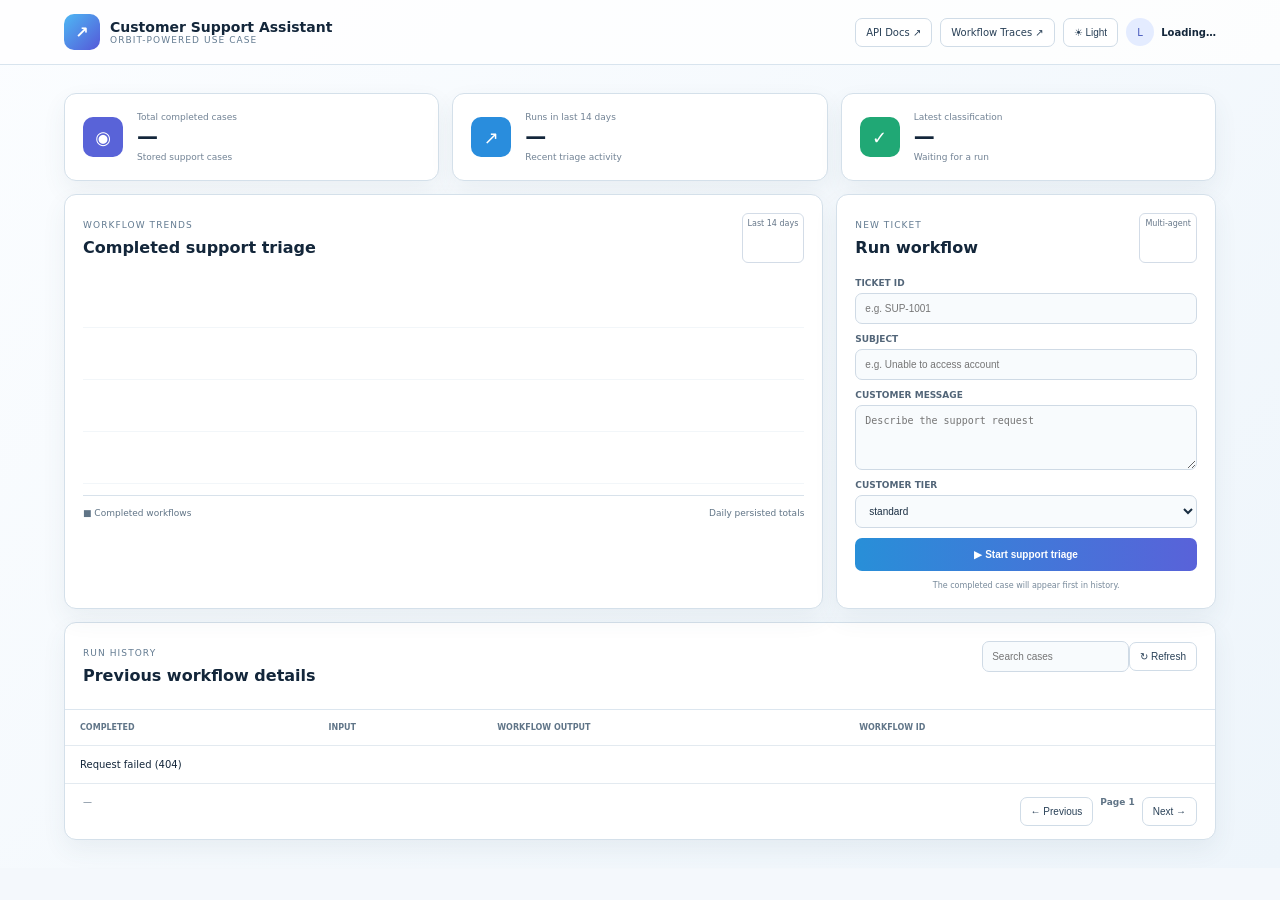
==== customer_support_assistant/ui/index.html @ c50e12c2 "feat: add customer support workspace" ====
<!doctype html><html lang="en"><head><meta charset="utf-8"><meta name="viewport" content="width=device-width,initial-scale=1"><title>Customer Support Assistant</title><link rel="stylesheet" href="styles.css"></head><body><header><a href="/ui/" class="brand"><b>↗</b><span><strong>Customer Support Assistant</strong><small>ORBIT-POWERED USE CASE</small></span></a><nav><a href="/docs" target="_blank">API Docs ↗</a><a id="traces" target="_blank">Workflow Traces ↗</a><button id="theme">☀ Light</button><span class="user"><i id="initial">L</i><strong id="name">Loading…</strong></span></nav></header><main><section class="stats"><article><i>◉</i><div><small>Total completed cases</small><strong id="total">—</strong><p>Stored support cases</p></div></article><article><i>↗</i><div><small>Runs in last 14 days</small><strong id="recent">—</strong><p>Recent triage activity</p></div></article><article><i>✓</i><div><small>Latest classification</small><strong id="latest">—</strong><p id="latestdetail">Waiting for a run</p></div></article></section><section class="grid"><article class="panel"><div class="heading"><div><small>WORKFLOW TRENDS</small><h1>Completed support triage</h1></div><em>Last 14 days</em></div><div id="chart" class="chart"></div><footer>■ Completed workflows <span>Daily persisted totals</span></footer></article><article class="panel run"><div class="heading"><div><small>NEW TICKET</small><h1>Run workflow</h1></div><em>Multi-agent</em></div><form id="form"><label>Ticket ID<input id="ticket" required placeholder="e.g. SUP-1001"></label><label>Subject<input id="subject" required placeholder="e.g. Unable to access account"></label><label>Customer message<textarea id="message" required placeholder="Describe the support request"></textarea></label><label>Customer tier<select id="tier"><option>standard</option><option>silver</option><option>gold</option><option>platinum</option></select></label><button>▶ Start support triage</button><small id="status">The completed case will appear first in history.</small></form></article></section><section class="panel history"><div class="heading"><div><small>RUN HISTORY</small><h1>Previous workflow details</h1></div><div><input id="search" placeholder="Search cases"><button id="refresh" type="button">↻ Refresh</button></div></div><div class="table"><table><thead><tr><th>Completed</th><th>Input</th><th>Workflow output</th><th>Workflow ID</th><th></th></tr></thead><tbody id="rows"></tbody></table></div><footer><span id="pageinfo">—</span><span><button id="prev">← Previous</button><b id="page">Page 1</b><button id="next">Next →</button></span></footer></section></main><dialog id="detail"><article><button id="close">×</button><h2 id="title"></h2><h3>Input</h3><pre id="input"></pre><h3>Workflow output</h3><pre id="output"></pre></article></dialog><script src="app.js"></script></body></html>
---- customer_support_assistant/ui/styles.css ----
html[data-theme=dark] header>a{color:#eaf1f7}:root{font-family:Inter,system-ui,sans-serif;color:#13263a;background:#f4f8fc}*{box-sizing:border-box}body{margin:0;background:linear-gradient(135deg,#fbfdff,#eef5fb)}header{height:65px;padding:10px 5%;display:flex;justify-content:space-between;align-items:center;border-bottom:1px solid #d8e4ee;background:#ffffffcc}.brand{display:flex;gap:10px;align-items:center;color:#13263a;text-decoration:none}.brand>b{display:grid;place-items:center;width:36px;height:36px;border-radius:10px;background:linear-gradient(135deg,#4eb8f4,#5558d8);color:white}.brand strong,.brand small{display:block}.brand strong{font-size:14px}.brand small,.heading small{font-size:9px;letter-spacing:.12em;color:#637b91}nav{display:flex;gap:8px;align-items:center}nav a,nav button,.history button{border:1px solid #d0dce7;border-radius:7px;background:#fff;color:#294057;padding:8px 10px;font-size:10px;text-decoration:none}.user{display:flex;gap:7px;align-items:center;font-size:10px}.user i{display:grid;place-items:center;width:28px;height:28px;border-radius:50%;background:#e4ecff;color:#4456bb;font-style:normal}main{max-width:1280px;margin:auto;padding:28px 5%}.stats{display:grid;grid-template-columns:repeat(3,1fr);gap:13px}.stats article,.panel{border:1px solid #d4e0ea;border-radius:12px;background:#fff;box-shadow:0 10px 25px #35516a12}.stats article{display:flex;gap:14px;align-items:center;padding:18px}.stats i{display:grid;place-items:center;width:40px;height:40px;border-radius:10px;background:#5963d8;color:#fff;font-style:normal;font-size:18px}.stats article:nth-child(2) i{background:#298ddd}.stats article:nth-child(3) i{background:#20a875}.stats small,.stats p{display:block;margin:0;color:#728395;font-size:9px}.stats strong{display:block;margin:3px 0;font-size:21px}.grid{display:grid;grid-template-columns:2fr 1fr;gap:13px;margin-top:13px}.panel{padding:18px}.heading{display:flex;justify-content:space-between;gap:12px}.heading h1{margin:6px 0;font-size:16px}.heading em{border:1px solid #d3dce7;border-radius:6px;padding:5px;font-size:8px;color:#667789;font-style:normal}.chart{height:220px;display:flex;align-items:end;gap:6px;margin-top:13px;padding:20px 8px 24px;border-bottom:1px solid #d8e2eb;background:repeating-linear-gradient(to bottom,transparent 0,transparent 51px,#e5edf3 52px)}.bar{position:relative;display:grid;align-items:end;flex:1;height:100%}.bar div{min-height:3px;background:linear-gradient(#53b7f4,#315ed2);border-radius:4px 4px 0 0}.bar b{position:absolute;bottom:calc(var(--h) + 4px);width:100%;font-size:8px;text-align:center}.bar small{position:absolute;bottom:-19px;width:100%;font-size:7px;text-align:center;color:#75879a}.panel>footer{display:flex;justify-content:space-between;padding-top:12px;color:#607486;font-size:9px}.run form{display:grid;gap:10px;margin-top:15px}.run label{display:grid;gap:5px;font-size:9px;font-weight:700;text-transform:uppercase;color:#526578}.run input,.run textarea,.run select,#search{border:1px solid #cfdae5;border-radius:7px;padding:9px;background:#f8fbfd;color:#1a2e42;font-size:10px}.run textarea{height:65px;resize:vertical}.run button{border:0;border-radius:7px;padding:11px;background:linear-gradient(90deg,#288fd8,#5962d9);color:#fff;font-size:10px;font-weight:800}.run form>small{text-align:center;color:#77899a;font-size:8px}.history{margin-top:13px;padding:0;overflow:hidden}.history .heading{padding:18px;border-bottom:1px solid #dce6ef}.table{overflow-x:auto}table{width:100%;border-collapse:collapse;font-size:10px}th,td{padding:13px 15px;border-bottom:1px solid #e3eaf0;text-align:left}th{font-size:8px;color:#607588;text-transform:uppercase}td strong,td small{display:block}td small{margin-top:4px;color:#76889a}.output{max-width:320px;overflow:hidden;text-overflow:ellipsis;white-space:nowrap}.history footer{padding:13px 18px}.history footer span:last-child{display:flex;gap:7px}.history footer button:disabled{opacity:.4}dialog{width:min(800px,90vw);border:0;border-radius:12px;box-shadow:0 20px 60px #1238}dialog article{padding:20px}dialog button{float:right}pre{white-space:pre-wrap;background:#f5f8fb;padding:12px;border-radius:7px;font-size:10px}@media(max-width:800px){.stats,.grid{grid-template-columns:1fr}nav a{display:none}.history .heading{flex-direction:column}.stats{gap:8px}}html[data-theme=dark]{color:#eaf1f7;background:#101c28}html[data-theme=dark] body{background:#101c28}html[data-theme=dark] header,html[data-theme=dark] .stats article,html[data-theme=dark] .panel,html[data-theme=dark] nav a,html[data-theme=dark] nav button,html[data-theme=dark] .history button{background:#162534;color:#eaf1f7;border-color:#30465a}html[data-theme=dark] .run input,html[data-theme=dark] .run textarea,html[data-theme=dark] .run select,html[data-theme=dark] #search,html[data-theme=dark] pre{background:#0e1a25;color:#eaf1f7;border-color:#30465a}
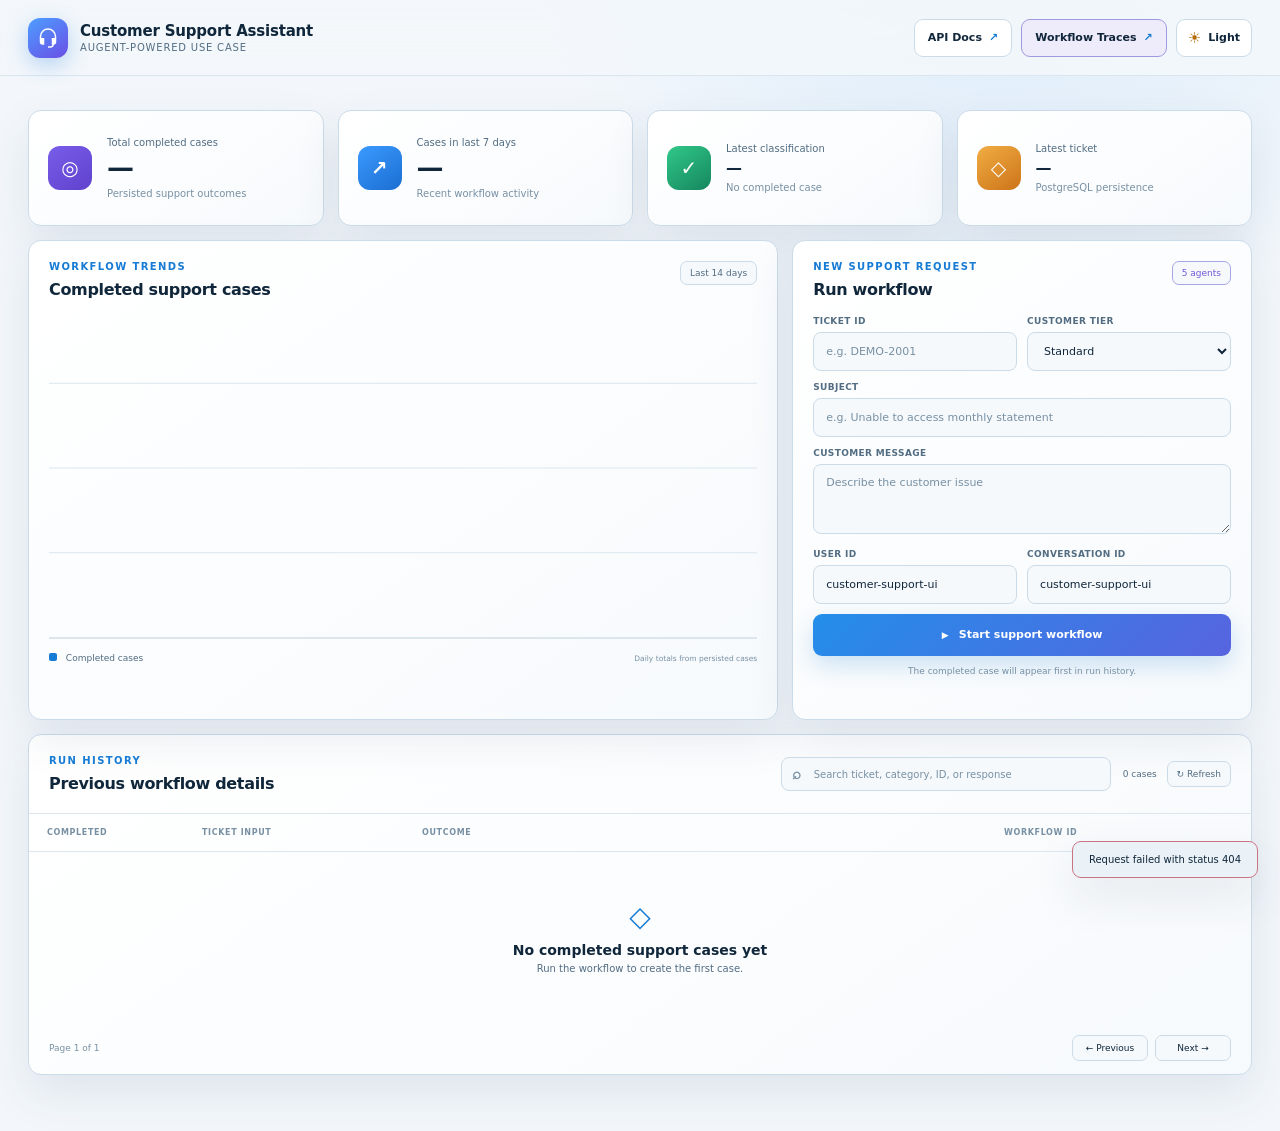
==== commit 91998db2: "feat: add customer support workflow dashboard" ====
--- a/customer_support_assistant/ui/index.html
+++ b/customer_support_assistant/ui/index.html
@@ -1 +1,141 @@
-<!doctype html><html lang="en"><head><meta charset="utf-8"><meta name="viewport" content="width=device-width,initial-scale=1"><title>Customer Support Assistant</title><link rel="stylesheet" href="styles.css"></head><body><header><a href="/ui/" class="brand"><b>↗</b><span><strong>Customer Support Assistant</strong><small>ORBIT-POWERED USE CASE</small></span></a><nav><a href="/docs" target="_blank">API Docs ↗</a><a id="traces" target="_blank">Workflow Traces ↗</a><button id="theme">☀ Light</button><span class="user"><i id="initial">L</i><strong id="name">Loading…</strong></span></nav></header><main><section class="stats"><article><i>◉</i><div><small>Total completed cases</small><strong id="total">—</strong><p>Stored support cases</p></div></article><article><i>↗</i><div><small>Runs in last 14 days</small><strong id="recent">—</strong><p>Recent triage activity</p></div></article><article><i>✓</i><div><small>Latest classification</small><strong id="latest">—</strong><p id="latestdetail">Waiting for a run</p></div></article></section><section class="grid"><article class="panel"><div class="heading"><div><small>WORKFLOW TRENDS</small><h1>Completed support triage</h1></div><em>Last 14 days</em></div><div id="chart" class="chart"></div><footer>■ Completed workflows <span>Daily persisted totals</span></footer></article><article class="panel run"><div class="heading"><div><small>NEW TICKET</small><h1>Run workflow</h1></div><em>Multi-agent</em></div><form id="form"><label>Ticket ID<input id="ticket" required placeholder="e.g. SUP-1001"></label><label>Subject<input id="subject" required placeholder="e.g. Unable to access account"></label><label>Customer message<textarea id="message" required placeholder="Describe the support request"></textarea></label><label>Customer tier<select id="tier"><option>standard</option><option>silver</option><option>gold</option><option>platinum</option></select></label><button>▶ Start support triage</button><small id="status">The completed case will appear first in history.</small></form></article></section><section class="panel history"><div class="heading"><div><small>RUN HISTORY</small><h1>Previous workflow details</h1></div><div><input id="search" placeholder="Search cases"><button id="refresh" type="button">↻ Refresh</button></div></div><div class="table"><table><thead><tr><th>Completed</th><th>Input</th><th>Workflow output</th><th>Workflow ID</th><th></th></tr></thead><tbody id="rows"></tbody></table></div><footer><span id="pageinfo">—</span><span><button id="prev">← Previous</button><b id="page">Page 1</b><button id="next">Next →</button></span></footer></section></main><dialog id="detail"><article><button id="close">×</button><h2 id="title"></h2><h3>Input</h3><pre id="input"></pre><h3>Workflow output</h3><pre id="output"></pre></article></dialog><script src="app.js"></script></body></html>
+<!doctype html>
+<html lang="en" data-theme="dark">
+  <head>
+    <meta charset="UTF-8" />
+    <meta name="viewport" content="width=device-width, initial-scale=1.0" />
+    <meta name="description" content="Customer Support Assistant workflow dashboard" />
+    <title>Customer Support Assistant</title>
+    <link rel="stylesheet" href="./styles.css" />
+  </head>
+  <body>
+    <div class="app-shell">
+      <header class="topbar">
+        <a class="brand" href="./" aria-label="Customer Support Assistant home">
+          <span class="brand-mark" aria-hidden="true">
+            <svg viewBox="0 0 32 32"><path d="M16 3a11 11 0 0 0-11 11v7a4 4 0 0 0 4 4h2v-9H7v-2a9 9 0 0 1 18 0v2h-4v9h3a5 5 0 0 1-5 4h-3v-2h3a3 3 0 0 0 3-2h1a4 4 0 0 0 4-4v-7A11 11 0 0 0 16 3Z"/></svg>
+          </span>
+          <span><strong>Customer Support Assistant</strong><small>Augent-powered use case</small></span>
+        </a>
+        <div class="header-actions">
+          <a class="header-link" href="/docs" target="_blank" rel="noreferrer noopener">API Docs <span>↗</span></a>
+          <a class="header-link trace-link" href="https://us.cloud.langfuse.com/" target="_blank" rel="noreferrer noopener">Workflow Traces <span>↗</span></a>
+          <button class="theme-toggle" id="theme-toggle" type="button" aria-label="Switch color theme">
+            <span class="theme-icon" aria-hidden="true">☾</span>
+            <span id="theme-label">Dark</span>
+          </button>
+        </div>
+      </header>
+
+      <main>
+        <section class="metrics-grid" aria-label="Workflow summary">
+          <article class="metric-card">
+            <span class="metric-icon purple">◎</span>
+            <div><small>Total completed cases</small><strong id="metric-total">—</strong><p>Persisted support outcomes</p></div>
+          </article>
+          <article class="metric-card">
+            <span class="metric-icon blue">↗</span>
+            <div><small>Cases in last 7 days</small><strong id="metric-week">—</strong><p>Recent workflow activity</p></div>
+          </article>
+          <article class="metric-card">
+            <span class="metric-icon green">✓</span>
+            <div><small>Latest classification</small><strong class="metric-text" id="metric-classification">—</strong><p id="metric-priority">No completed case</p></div>
+          </article>
+          <article class="metric-card">
+            <span class="metric-icon amber">◇</span>
+            <div><small>Latest ticket</small><strong class="metric-text" id="metric-ticket">—</strong><p id="metric-latest">PostgreSQL persistence</p></div>
+          </article>
+        </section>
+
+        <section class="workspace-grid">
+          <article class="panel trend-panel">
+            <div class="panel-heading">
+              <div><p class="eyebrow">Workflow trends</p><h2>Completed support cases</h2></div>
+              <span class="period-chip">Last 14 days</span>
+            </div>
+            <div id="trend-chart" class="trend-chart" role="img" aria-label="Completed support workflows over the last 14 days"></div>
+            <div class="chart-footer"><span><i></i> Completed cases</span><small>Daily totals from persisted cases</small></div>
+          </article>
+
+          <aside class="panel run-panel">
+            <div class="panel-heading">
+              <div><p class="eyebrow">New support request</p><h2>Run workflow</h2></div>
+              <span class="agent-badge">5 agents</span>
+            </div>
+            <form id="support-form">
+              <div class="form-row">
+                <label><span>Ticket ID</span><input name="ticket_id" required maxlength="64" placeholder="e.g. DEMO-2001" /></label>
+                <label>
+                  <span>Customer tier</span>
+                  <select name="customer_tier">
+                    <option value="standard">Standard</option>
+                    <option value="silver">Silver</option>
+                    <option value="gold">Gold</option>
+                    <option value="platinum">Platinum</option>
+                  </select>
+                </label>
+              </div>
+              <label><span>Subject</span><input name="subject" required maxlength="200" placeholder="e.g. Unable to access monthly statement" /></label>
+              <label><span>Customer message</span><textarea name="message" required maxlength="5000" rows="3" placeholder="Describe the customer issue"></textarea></label>
+              <div class="form-row compact-row">
+                <label><span>User ID</span><input name="user_id" value="customer-support-ui" maxlength="120" /></label>
+                <label><span>Conversation ID</span><input name="conversation_id" value="customer-support-ui" maxlength="120" /></label>
+              </div>
+              <button class="run-button" id="run-button" type="submit">
+                <span class="button-icon">▶</span><span id="run-label">Start support workflow</span>
+              </button>
+              <p class="form-status" id="form-status" aria-live="polite">The completed case will appear first in run history.</p>
+            </form>
+          </aside>
+        </section>
+
+        <section class="panel history-panel">
+          <div class="panel-heading history-heading">
+            <div><p class="eyebrow">Run history</p><h2>Previous workflow details</h2></div>
+            <div class="history-controls">
+              <label class="history-search" for="history-search">
+                <span class="sr-only">Search run history</span>
+                <span class="search-icon" aria-hidden="true">⌕</span>
+                <input id="history-search" type="search" maxlength="100" autocomplete="off" placeholder="Search ticket, category, ID, or response" />
+              </label>
+              <div class="table-meta"><span id="result-count">0 cases</span><button id="refresh-button" type="button">↻ Refresh</button></div>
+            </div>
+          </div>
+          <div class="table-wrap">
+            <table>
+              <thead><tr><th>Completed</th><th>Ticket input</th><th>Outcome</th><th>Workflow ID</th><th><span class="sr-only">Actions</span></th></tr></thead>
+              <tbody id="history-body"></tbody>
+            </table>
+            <div class="table-empty" id="table-empty" hidden>
+              <span>◇</span><h3 id="empty-title">No completed support cases yet</h3><p id="empty-message">Run the workflow to create the first case.</p>
+            </div>
+          </div>
+          <div class="pagination">
+            <p id="page-summary">Page 1 of 1</p>
+            <div><button id="previous-page" type="button">← Previous</button><button id="next-page" type="button">Next →</button></div>
+          </div>
+        </section>
+      </main>
+    </div>
+
+    <dialog id="case-dialog">
+      <div class="dialog-header">
+        <div><p class="eyebrow">Completed workflow</p><h2 id="dialog-title">Support case</h2></div>
+        <button id="close-dialog" type="button" aria-label="Close case details">×</button>
+      </div>
+      <div class="detail-facts">
+        <div><small>Ticket ID</small><strong id="detail-ticket">—</strong></div>
+        <div><small>Classification</small><strong id="detail-classification">—</strong></div>
+        <div><small>Priority</small><strong id="detail-priority">—</strong></div>
+        <div><small>Completed</small><strong id="detail-created">—</strong></div>
+        <div><small>Case ID</small><strong class="mono" id="detail-case-id">—</strong></div>
+        <div><small>Workflow ID</small><strong class="mono" id="detail-workflow-id">—</strong></div>
+      </div>
+      <section class="detail-section"><h3>Input</h3><pre id="detail-input"></pre></section>
+      <section class="detail-section"><h3>Recommended response</h3><pre id="detail-output"></pre></section>
+      <details class="evidence-details"><summary>View classification reasoning and citations</summary><pre id="detail-evidence"></pre></details>
+    </dialog>
+
+    <div class="toast" id="toast" role="status" aria-live="polite"></div>
+    <script type="module" src="./app.js"></script>
+  </body>
+</html>
--- a/customer_support_assistant/ui/styles.css
+++ b/customer_support_assistant/ui/styles.css
@@ -1 +1,189 @@
-html[data-theme=dark] header>a{color:#eaf1f7}:root{font-family:Inter,system-ui,sans-serif;color:#13263a;background:#f4f8fc}*{box-sizing:border-box}body{margin:0;background:linear-gradient(135deg,#fbfdff,#eef5fb)}header{height:65px;padding:10px 5%;display:flex;justify-content:space-between;align-items:center;border-bottom:1px solid #d8e4ee;background:#ffffffcc}.brand{display:flex;gap:10px;align-items:center;color:#13263a;text-decoration:none}.brand>b{display:grid;place-items:center;width:36px;height:36px;border-radius:10px;background:linear-gradient(135deg,#4eb8f4,#5558d8);color:white}.brand strong,.brand small{display:block}.brand strong{font-size:14px}.brand small,.heading small{font-size:9px;letter-spacing:.12em;color:#637b91}nav{display:flex;gap:8px;align-items:center}nav a,nav button,.history button{border:1px solid #d0dce7;border-radius:7px;background:#fff;color:#294057;padding:8px 10px;font-size:10px;text-decoration:none}.user{display:flex;gap:7px;align-items:center;font-size:10px}.user i{display:grid;place-items:center;width:28px;height:28px;border-radius:50%;background:#e4ecff;color:#4456bb;font-style:normal}main{max-width:1280px;margin:auto;padding:28px 5%}.stats{display:grid;grid-template-columns:repeat(3,1fr);gap:13px}.stats article,.panel{border:1px solid #d4e0ea;border-radius:12px;background:#fff;box-shadow:0 10px 25px #35516a12}.stats article{display:flex;gap:14px;align-items:center;padding:18px}.stats i{display:grid;place-items:center;width:40px;height:40px;border-radius:10px;background:#5963d8;color:#fff;font-style:normal;font-size:18px}.stats article:nth-child(2) i{background:#298ddd}.stats article:nth-child(3) i{background:#20a875}.stats small,.stats p{display:block;margin:0;color:#728395;font-size:9px}.stats strong{display:block;margin:3px 0;font-size:21px}.grid{display:grid;grid-template-columns:2fr 1fr;gap:13px;margin-top:13px}.panel{padding:18px}.heading{display:flex;justify-content:space-between;gap:12px}.heading h1{margin:6px 0;font-size:16px}.heading em{border:1px solid #d3dce7;border-radius:6px;padding:5px;font-size:8px;color:#667789;font-style:normal}.chart{height:220px;display:flex;align-items:end;gap:6px;margin-top:13px;padding:20px 8px 24px;border-bottom:1px solid #d8e2eb;background:repeating-linear-gradient(to bottom,transparent 0,transparent 51px,#e5edf3 52px)}.bar{position:relative;display:grid;align-items:end;flex:1;height:100%}.bar div{min-height:3px;background:linear-gradient(#53b7f4,#315ed2);border-radius:4px 4px 0 0}.bar b{position:absolute;bottom:calc(var(--h) + 4px);width:100%;font-size:8px;text-align:center}.bar small{position:absolute;bottom:-19px;width:100%;font-size:7px;text-align:center;color:#75879a}.panel>footer{display:flex;justify-content:space-between;padding-top:12px;color:#607486;font-size:9px}.run form{display:grid;gap:10px;margin-top:15px}.run label{display:grid;gap:5px;font-size:9px;font-weight:700;text-transform:uppercase;color:#526578}.run input,.run textarea,.run select,#search{border:1px solid #cfdae5;border-radius:7px;padding:9px;background:#f8fbfd;color:#1a2e42;font-size:10px}.run textarea{height:65px;resize:vertical}.run button{border:0;border-radius:7px;padding:11px;background:linear-gradient(90deg,#288fd8,#5962d9);color:#fff;font-size:10px;font-weight:800}.run form>small{text-align:center;color:#77899a;font-size:8px}.history{margin-top:13px;padding:0;overflow:hidden}.history .heading{padding:18px;border-bottom:1px solid #dce6ef}.table{overflow-x:auto}table{width:100%;border-collapse:collapse;font-size:10px}th,td{padding:13px 15px;border-bottom:1px solid #e3eaf0;text-align:left}th{font-size:8px;color:#607588;text-transform:uppercase}td strong,td small{display:block}td small{margin-top:4px;color:#76889a}.output{max-width:320px;overflow:hidden;text-overflow:ellipsis;white-space:nowrap}.history footer{padding:13px 18px}.history footer span:last-child{display:flex;gap:7px}.history footer button:disabled{opacity:.4}dialog{width:min(800px,90vw);border:0;border-radius:12px;box-shadow:0 20px 60px #1238}dialog article{padding:20px}dialog button{float:right}pre{white-space:pre-wrap;background:#f5f8fb;padding:12px;border-radius:7px;font-size:10px}@media(max-width:800px){.stats,.grid{grid-template-columns:1fr}nav a{display:none}.history .heading{flex-direction:column}.stats{gap:8px}}html[data-theme=dark]{color:#eaf1f7;background:#101c28}html[data-theme=dark] body{background:#101c28}html[data-theme=dark] header,html[data-theme=dark] .stats article,html[data-theme=dark] .panel,html[data-theme=dark] nav a,html[data-theme=dark] nav button,html[data-theme=dark] .history button{background:#162534;color:#eaf1f7;border-color:#30465a}html[data-theme=dark] .run input,html[data-theme=dark] .run textarea,html[data-theme=dark] .run select,html[data-theme=dark] #search,html[data-theme=dark] pre{background:#0e1a25;color:#eaf1f7;border-color:#30465a}
+:root {
+  color-scheme: dark;
+  --bg: #06111f;
+  --bg-glow: #112b47;
+  --surface: #0b1d30;
+  --surface-2: #10263d;
+  --surface-3: #142d47;
+  --border: #203b55;
+  --border-soft: #172f47;
+  --text: #eef6ff;
+  --muted: #91a7bb;
+  --subtle: #637d94;
+  --primary: #45a3ff;
+  --purple: #8a6df2;
+  --green: #35ca8d;
+  --amber: #f3ae45;
+  --danger: #ff6969;
+  --shadow: 0 18px 50px #01071166;
+  font-family: Inter, ui-sans-serif, system-ui, -apple-system, BlinkMacSystemFont, "Segoe UI", sans-serif;
+}
+
+[data-theme="light"] {
+  color-scheme: light;
+  --bg: #f3f7fb;
+  --bg-glow: #d9eafa;
+  --surface: #ffffff;
+  --surface-2: #f5f9fc;
+  --surface-3: #eaf2f8;
+  --border: #cbdbe8;
+  --border-soft: #dbe6ef;
+  --text: #10263a;
+  --muted: #526c82;
+  --subtle: #7890a3;
+  --primary: #167bd5;
+  --purple: #7257d8;
+  --green: #16875e;
+  --amber: #b46b06;
+  --danger: #c93d49;
+  --shadow: 0 18px 45px #24445f1a;
+}
+
+* { box-sizing: border-box; }
+html { min-width: 320px; background: var(--bg); }
+body { min-height: 100vh; margin: 0; background: radial-gradient(circle at 78% -10%, var(--bg-glow) 0, transparent 30%), var(--bg); color: var(--text); }
+button, input, select, textarea { color: inherit; font: inherit; }
+button, a { -webkit-tap-highlight-color: transparent; }
+a { color: inherit; }
+.app-shell { min-height: 100vh; }
+.topbar { position: sticky; z-index: 20; top: 0; display: flex; min-height: 76px; align-items: center; justify-content: space-between; gap: 28px; padding: 0 max(28px, calc((100vw - 1440px) / 2)); border-bottom: 1px solid var(--border-soft); background: color-mix(in srgb, var(--bg) 88%, transparent); backdrop-filter: blur(18px); }
+.brand { display: flex; align-items: center; gap: 12px; text-decoration: none; }
+.brand-mark { display: grid; width: 40px; height: 40px; place-items: center; border-radius: 12px; background: linear-gradient(145deg, #4c9fff, #6b4ee6); box-shadow: 0 7px 22px #267cd94d; }
+.brand-mark svg { width: 24px; fill: white; }
+.brand strong, .brand small { display: block; }
+.brand strong { font-size: 15px; letter-spacing: -.2px; }
+.brand small { margin-top: 2px; color: var(--muted); font-size: 10px; letter-spacing: .08em; text-transform: uppercase; }
+.header-actions { display: flex; align-items: center; gap: 9px; }
+.header-link, .theme-toggle { min-height: 38px; border: 1px solid var(--border); border-radius: 9px; background: var(--surface); font-size: 11px; font-weight: 650; text-decoration: none; transition: .18s ease; }
+.header-link { display: flex; align-items: center; gap: 7px; padding: 0 13px; }
+.header-link span { color: var(--primary); }
+.trace-link { border-color: color-mix(in srgb, var(--purple) 50%, var(--border)); background: color-mix(in srgb, var(--purple) 12%, var(--surface)); }
+.header-link:hover, .theme-toggle:hover { transform: translateY(-1px); border-color: var(--primary); }
+.theme-toggle { display: flex; min-width: 76px; align-items: center; justify-content: center; gap: 7px; padding: 0 11px; cursor: pointer; }
+.theme-icon { color: var(--amber); font-size: 15px; }
+main { width: min(1440px, 100%); margin: auto; padding: 34px 28px 56px; }
+.eyebrow { margin: 0 0 8px; color: var(--primary); font-size: 10px; font-weight: 800; letter-spacing: .14em; text-transform: uppercase; }
+.metrics-grid { display: grid; grid-template-columns: repeat(4, 1fr); gap: 14px; }
+.metric-card, .panel { border: 1px solid var(--border); background: linear-gradient(145deg, var(--surface), color-mix(in srgb, var(--surface-2) 82%, var(--surface))); box-shadow: var(--shadow); }
+.metric-card { display: flex; min-height: 116px; align-items: center; gap: 15px; padding: 19px; border-radius: 13px; }
+.metric-icon { display: grid; flex: 0 0 auto; width: 44px; height: 44px; place-items: center; border-radius: 12px; color: white; font-size: 20px; font-weight: 800; }
+.metric-icon.purple { background: linear-gradient(145deg, #795ee9, #5f41cc); }
+.metric-icon.blue { background: linear-gradient(145deg, #3b9aff, #1b6ed1); }
+.metric-icon.green { background: linear-gradient(145deg, #30c889, #16865e); }
+.metric-icon.amber { background: linear-gradient(145deg, #f1ad43, #cc7419); }
+.metric-card small, .metric-card p { display: block; color: var(--muted); font-size: 10px; }
+.metric-card strong { display: block; margin-top: 4px; font-size: 27px; letter-spacing: -.04em; }
+.metric-card strong.metric-text { overflow: hidden; max-width: 190px; font-size: 16px; text-overflow: ellipsis; white-space: nowrap; }
+.metric-card p { margin: 5px 0 0; color: var(--subtle); }
+.workspace-grid { display: grid; grid-template-columns: minmax(0, 1.55fr) minmax(390px, .95fr); gap: 14px; margin-top: 14px; }
+.panel { border-radius: 13px; }
+.trend-panel, .run-panel { min-height: 480px; padding: 20px; }
+.panel-heading { display: flex; align-items: flex-start; justify-content: space-between; gap: 16px; }
+.panel-heading h2 { margin: 0; font-size: 16px; letter-spacing: -.02em; }
+.period-chip, .agent-badge { padding: 6px 9px; border: 1px solid var(--border); border-radius: 7px; background: var(--surface-2); color: var(--muted); font-size: 9px; }
+.agent-badge { border-color: color-mix(in srgb, var(--purple) 40%, var(--border)); color: var(--purple); }
+.trend-chart { display: flex; height: 340px; align-items: flex-end; gap: clamp(6px, 1.2vw, 14px); padding: 32px 6px 26px; border-bottom: 1px solid var(--border-soft); background-image: linear-gradient(to top, var(--border-soft) 1px, transparent 1px); background-size: 100% 25%; }
+.trend-column { display: flex; flex: 1; height: 100%; min-width: 8px; flex-direction: column; justify-content: flex-end; align-items: center; gap: 7px; }
+.trend-value { color: var(--muted); font-size: 8px; font-weight: 700; }
+.trend-bar { width: min(24px, 74%); min-height: 3px; border-radius: 5px 5px 2px 2px; background: linear-gradient(180deg, #58b0ff, #536ee7); box-shadow: 0 0 16px #348cf038; transition: height .35s ease; }
+.trend-day { color: var(--subtle); font-size: 8px; white-space: nowrap; }
+.chart-footer { display: flex; align-items: center; justify-content: space-between; margin-top: 14px; color: var(--subtle); font-size: 9px; }
+.chart-footer span { color: var(--muted); }
+.chart-footer i { display: inline-block; width: 8px; height: 8px; margin-right: 6px; border-radius: 2px; background: var(--primary); }
+form { margin-top: 17px; }
+label { display: block; margin-bottom: 11px; }
+label > span { display: block; margin-bottom: 6px; color: var(--muted); font-size: 9px; font-weight: 700; letter-spacing: .04em; text-transform: uppercase; }
+input, select, textarea { width: 100%; border: 1px solid var(--border); border-radius: 8px; outline: none; background: var(--surface-2); font-size: 11px; transition: .18s; }
+input, select { height: 39px; padding: 0 12px; }
+textarea { min-height: 68px; padding: 10px 12px; resize: vertical; line-height: 1.45; }
+input:focus, select:focus, textarea:focus { border-color: var(--primary); box-shadow: 0 0 0 3px color-mix(in srgb, var(--primary) 14%, transparent); }
+input::placeholder, textarea::placeholder { color: var(--subtle); }
+.form-row { display: grid; grid-template-columns: 1fr 1fr; gap: 10px; }
+.compact-row label { margin-bottom: 10px; }
+.run-button { display: flex; width: 100%; height: 42px; align-items: center; justify-content: center; gap: 10px; border: 0; border-radius: 9px; background: linear-gradient(135deg, #238eea, #5764df); color: white; box-shadow: 0 9px 24px #1e7ecb38; cursor: pointer; font-size: 11px; font-weight: 750; }
+.run-button:hover { filter: brightness(1.08); }
+.run-button:disabled { cursor: wait; filter: grayscale(.35); opacity: .75; }
+.button-icon { font-size: 9px; }
+.run-button.is-running .button-icon { width: 13px; height: 13px; border: 2px solid #ffffff55; border-top-color: white; border-radius: 50%; font-size: 0; animation: spin .8s linear infinite; }
+.form-status { margin: 9px 0 0; color: var(--subtle); font-size: 9px; line-height: 1.5; text-align: center; }
+.form-status.error { color: var(--danger); }
+.form-status.success { color: var(--green); }
+.history-panel { margin-top: 14px; overflow: hidden; }
+.history-heading { align-items: center; padding: 20px; border-bottom: 1px solid var(--border-soft); }
+.history-controls { display: flex; align-items: center; gap: 12px; }
+.history-search { position: relative; width: min(330px, 32vw); margin: 0; }
+.history-search input { height: 34px; padding: 0 12px 0 32px; font-size: 10px; }
+.search-icon { position: absolute; z-index: 1; top: 50%; left: 11px; color: var(--subtle); font-size: 15px; line-height: 1; transform: translateY(-50%); pointer-events: none; }
+.table-meta { display: flex; align-items: center; gap: 10px; color: var(--muted); font-size: 9px; }
+.table-meta button, .pagination button { border: 1px solid var(--border); border-radius: 7px; background: var(--surface-2); cursor: pointer; font-size: 9px; }
+.table-meta button { padding: 7px 9px; }
+.table-wrap { position: relative; overflow-x: auto; }
+table { width: 100%; min-width: 900px; border-collapse: collapse; table-layout: fixed; }
+th, td { padding: 14px 18px; border-bottom: 1px solid var(--border-soft); text-align: left; vertical-align: middle; }
+th { color: var(--subtle); font-size: 8px; font-weight: 800; letter-spacing: .08em; text-transform: uppercase; }
+td { color: var(--muted); font-size: 10px; }
+th:nth-child(1) { width: 155px; } th:nth-child(2) { width: 220px; } th:nth-child(4) { width: 185px; } th:nth-child(5) { width: 80px; }
+tbody tr { transition: background .15s; }
+tbody tr:hover { background: color-mix(in srgb, var(--primary) 4%, transparent); }
+.input-cell strong, .output-cell strong { display: block; overflow: hidden; color: var(--text); font-size: 11px; text-overflow: ellipsis; white-space: nowrap; }
+.input-cell span, .output-cell span { display: block; overflow: hidden; margin-top: 3px; color: var(--subtle); text-overflow: ellipsis; white-space: nowrap; }
+.status-pill { display: inline-flex; align-items: center; gap: 5px; margin-top: 5px; color: var(--green); font-size: 8px; font-weight: 750; text-transform: uppercase; }
+.status-pill::before { width: 5px; height: 5px; border-radius: 50%; background: var(--green); content: ""; }
+.mono { font-family: "SFMono-Regular", Consolas, "Liberation Mono", monospace; }
+.id-cell { overflow: hidden; text-overflow: ellipsis; white-space: nowrap; }
+.view-button { padding: 7px 9px; border: 1px solid var(--border); border-radius: 7px; background: var(--surface-2); color: var(--primary); cursor: pointer; font-size: 9px; font-weight: 700; }
+.table-empty { padding: 48px; text-align: center; }
+.table-empty span { color: var(--primary); font-size: 28px; }
+.table-empty h3 { margin: 9px 0 5px; font-size: 14px; }
+.table-empty p { margin: 0; color: var(--muted); font-size: 10px; }
+.pagination { display: flex; align-items: center; justify-content: space-between; padding: 13px 20px; }
+.pagination p { margin: 0; color: var(--subtle); font-size: 9px; }
+.pagination div { display: flex; gap: 7px; }
+.pagination button { min-width: 76px; padding: 7px 10px; }
+.pagination button:disabled { cursor: not-allowed; opacity: .4; }
+dialog { width: min(880px, calc(100vw - 32px)); max-height: calc(100vh - 42px); padding: 0; overflow: auto; border: 1px solid var(--border); border-radius: 14px; background: var(--surface); color: var(--text); box-shadow: 0 28px 90px #0009; }
+dialog::backdrop { background: #020812c2; backdrop-filter: blur(6px); }
+.dialog-header { position: sticky; z-index: 2; top: 0; display: flex; align-items: flex-start; justify-content: space-between; padding: 20px 22px; border-bottom: 1px solid var(--border); background: var(--surface); }
+.dialog-header h2 { margin: 0; font-size: 18px; }
+.dialog-header button { width: 32px; height: 32px; border: 1px solid var(--border); border-radius: 8px; background: var(--surface-2); cursor: pointer; font-size: 20px; line-height: 1; }
+.detail-facts { display: grid; grid-template-columns: repeat(3, 1fr); gap: 1px; margin: 20px 22px; overflow: hidden; border: 1px solid var(--border); border-radius: 10px; background: var(--border); }
+.detail-facts div { min-width: 0; padding: 13px; background: var(--surface-2); }
+.detail-facts small, .detail-facts strong { display: block; }
+.detail-facts small { margin-bottom: 6px; color: var(--subtle); font-size: 8px; text-transform: uppercase; }
+.detail-facts strong { overflow: hidden; font-size: 10px; text-overflow: ellipsis; white-space: nowrap; }
+.detail-section, .evidence-details { margin: 0 22px 20px; }
+.detail-section h3 { margin: 0 0 8px; color: var(--muted); font-size: 10px; text-transform: uppercase; }
+pre { margin: 0; padding: 15px; overflow: auto; border: 1px solid var(--border); border-radius: 9px; background: var(--surface-2); color: var(--text); font: 10px/1.65 "SFMono-Regular", Consolas, monospace; white-space: pre-wrap; word-break: break-word; }
+.evidence-details { border: 1px solid var(--border); border-radius: 9px; }
+.evidence-details summary { padding: 13px 15px; color: var(--muted); cursor: pointer; font-size: 10px; font-weight: 700; }
+.evidence-details pre { border: 0; border-top: 1px solid var(--border); border-radius: 0 0 9px 9px; }
+.toast { position: fixed; z-index: 50; right: 22px; bottom: 22px; max-width: 360px; padding: 12px 16px; transform: translateY(18px); border: 1px solid var(--border); border-radius: 9px; background: var(--surface-3); box-shadow: var(--shadow); color: var(--text); font-size: 10px; opacity: 0; pointer-events: none; transition: .22s; }
+.toast.visible { transform: translateY(0); opacity: 1; }
+.toast.error { border-color: color-mix(in srgb, var(--danger) 65%, var(--border)); }
+.sr-only { position: absolute; width: 1px; height: 1px; padding: 0; overflow: hidden; clip: rect(0, 0, 0, 0); border: 0; white-space: nowrap; }
+@keyframes spin { to { transform: rotate(360deg); } }
+@media (max-width: 1050px) {
+  .metrics-grid { grid-template-columns: repeat(2, 1fr); }
+  .workspace-grid { grid-template-columns: 1fr; }
+  .run-panel { min-height: auto; }
+}
+@media (max-width: 700px) {
+  .topbar { min-height: 66px; padding: 0 14px; }
+  .brand strong { font-size: 12px; }
+  .brand small, .header-link:first-child, .theme-toggle #theme-label { display: none; }
+  .header-actions { gap: 6px; }
+  .header-link { padding: 0 9px; }
+  .theme-toggle { min-width: 38px; padding: 0; }
+  main { padding: 22px 13px 40px; }
+  .metrics-grid { grid-template-columns: 1fr; }
+  .metric-card { min-height: 96px; }
+  .trend-panel, .run-panel { min-height: auto; padding: 16px; }
+  .trend-chart { height: 260px; gap: 4px; }
+  .trend-day { transform: rotate(-45deg); transform-origin: center; }
+  .form-row { grid-template-columns: 1fr; gap: 0; }
+  .history-heading, .history-controls { align-items: stretch; flex-direction: column; }
+  .history-controls { width: 100%; }
+  .history-search { width: 100%; }
+  .table-meta { justify-content: space-between; }
+  .detail-facts { grid-template-columns: 1fr 1fr; }
+}
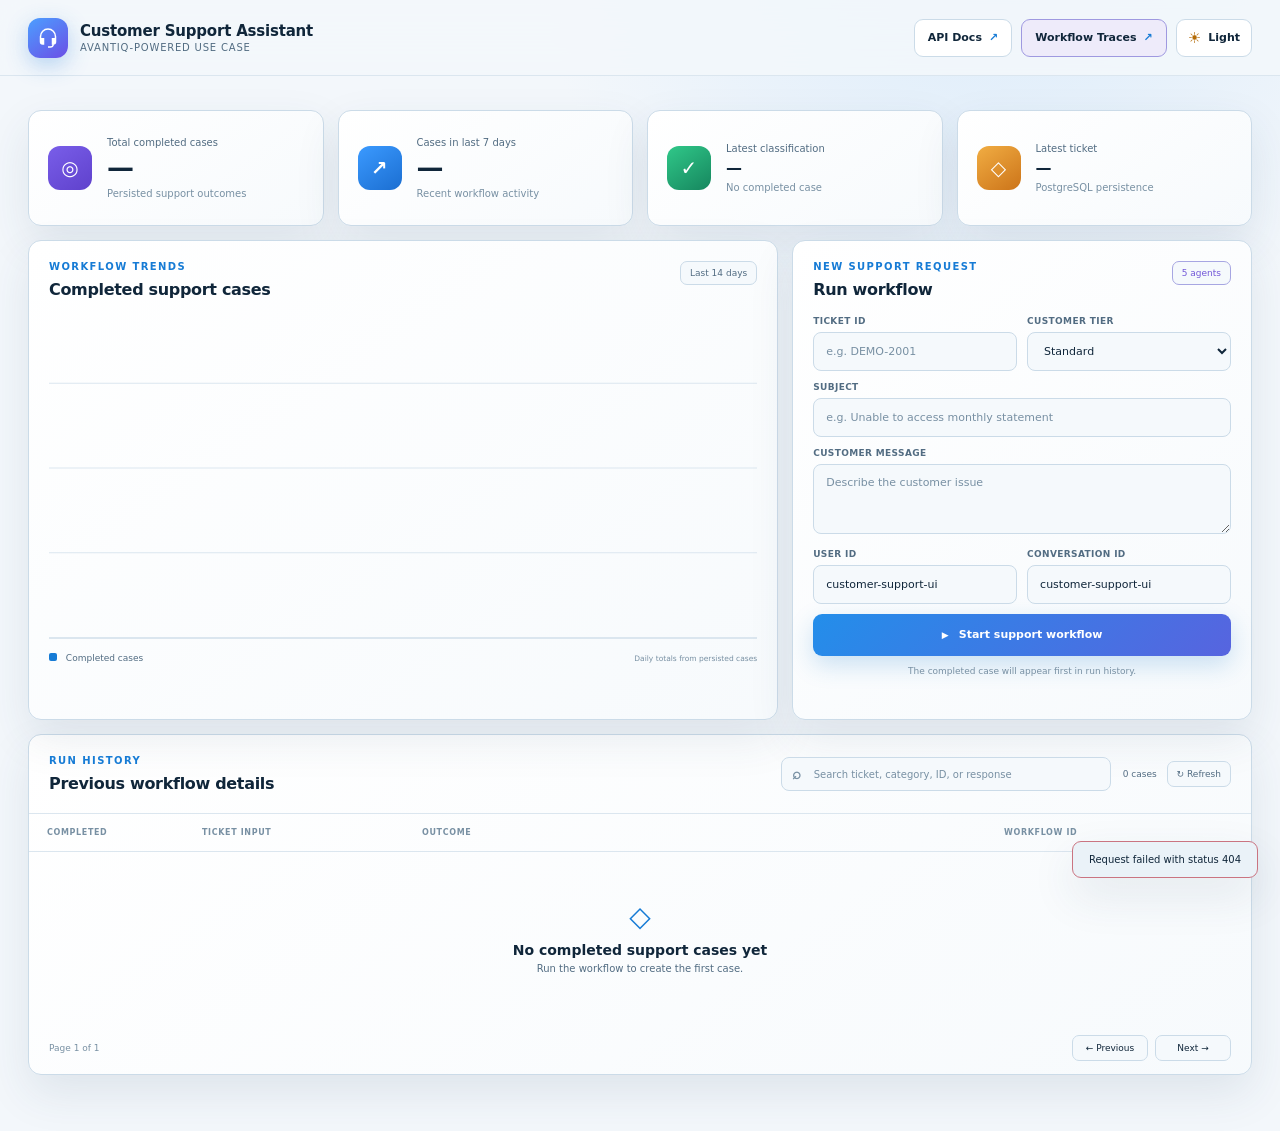
==== commit 808b9540: "refactor!: migrate customer support to AvantiQ Core" ====
--- a/customer_support_assistant/ui/index.html
+++ b/customer_support_assistant/ui/index.html
@@ -14,7 +14,7 @@
           <span class="brand-mark" aria-hidden="true">
             <svg viewBox="0 0 32 32"><path d="M16 3a11 11 0 0 0-11 11v7a4 4 0 0 0 4 4h2v-9H7v-2a9 9 0 0 1 18 0v2h-4v9h3a5 5 0 0 1-5 4h-3v-2h3a3 3 0 0 0 3-2h1a4 4 0 0 0 4-4v-7A11 11 0 0 0 16 3Z"/></svg>
           </span>
-          <span><strong>Customer Support Assistant</strong><small>Augent-powered use case</small></span>
+          <span><strong>Customer Support Assistant</strong><small>AvantiQ-powered use case</small></span>
         </a>
         <div class="header-actions">
           <a class="header-link" href="/docs" target="_blank" rel="noreferrer noopener">API Docs <span>↗</span></a>
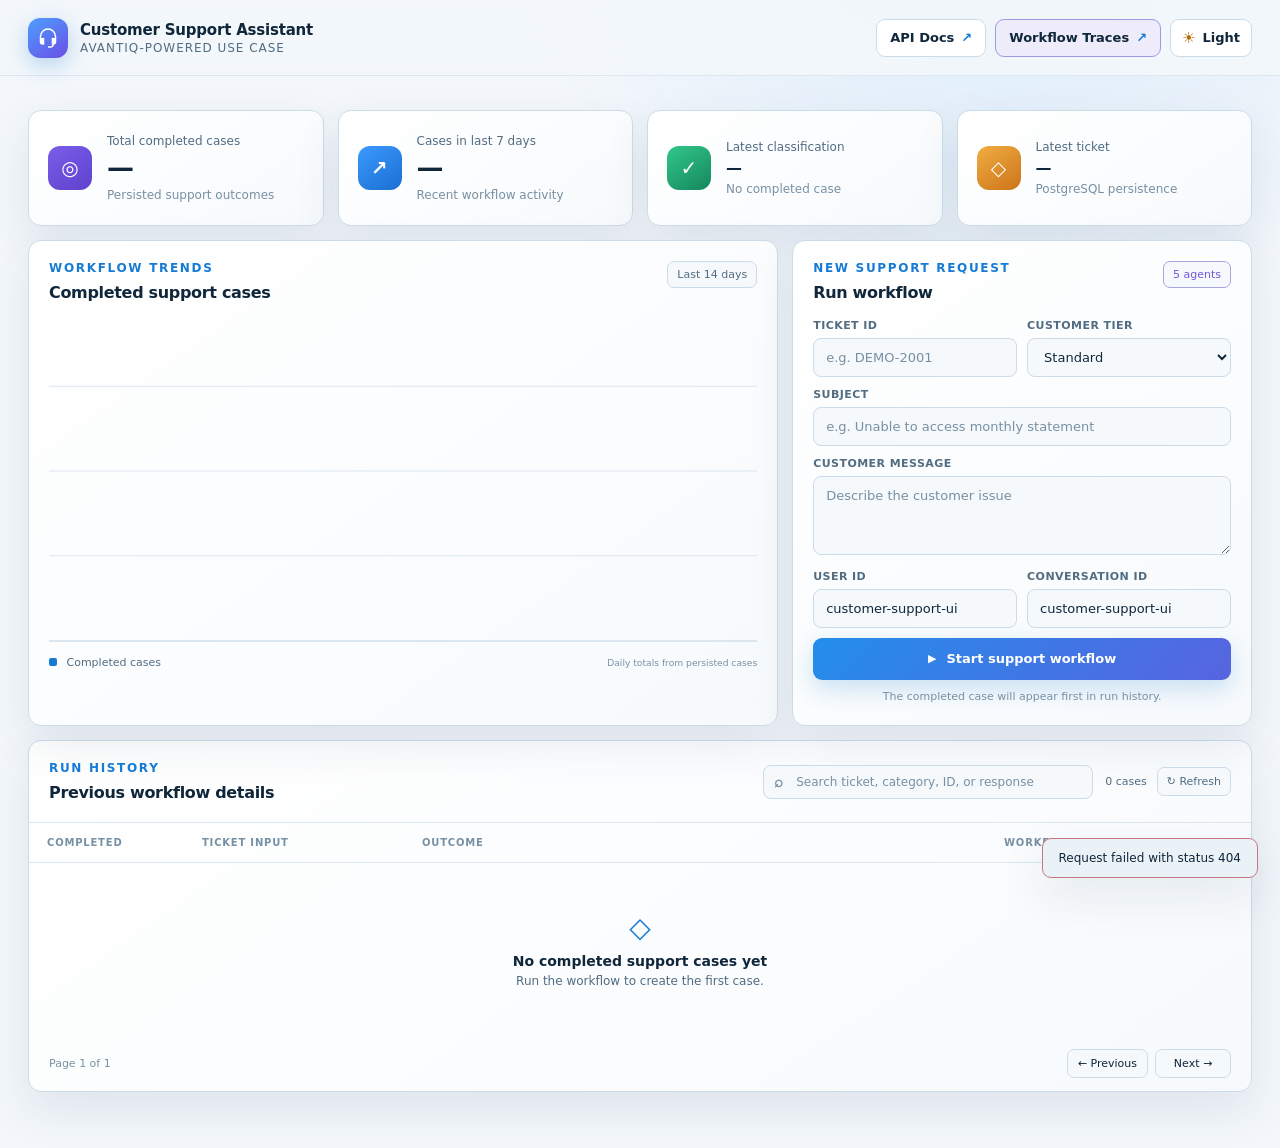
==== commit 0bdf7b7a: "feat: use Azure OpenAI and dedicated Langfuse project" ====
--- a/customer_support_assistant/ui/index.html
+++ b/customer_support_assistant/ui/index.html
@@ -18,7 +18,7 @@
         </a>
         <div class="header-actions">
           <a class="header-link" href="/docs" target="_blank" rel="noreferrer noopener">API Docs <span>↗</span></a>
-          <a class="header-link trace-link" href="https://us.cloud.langfuse.com/" target="_blank" rel="noreferrer noopener">Workflow Traces <span>↗</span></a>
+          <a class="header-link trace-link" id="langfuse-link" href="#" target="_blank" rel="noreferrer noopener" hidden>Workflow Traces <span>↗</span></a>
           <button class="theme-toggle" id="theme-toggle" type="button" aria-label="Switch color theme">
             <span class="theme-icon" aria-hidden="true">☾</span>
             <span id="theme-label">Dark</span>
--- a/customer_support_assistant/ui/styles.css
+++ b/customer_support_assistant/ui/styles.css
@@ -52,9 +52,9 @@
 .brand-mark svg { width: 24px; fill: white; }
 .brand strong, .brand small { display: block; }
 .brand strong { font-size: 15px; letter-spacing: -.2px; }
-.brand small { margin-top: 2px; color: var(--muted); font-size: 10px; letter-spacing: .08em; text-transform: uppercase; }
+.brand small { margin-top: 2px; color: var(--muted); font-size: 12px; letter-spacing: .08em; text-transform: uppercase; }
 .header-actions { display: flex; align-items: center; gap: 9px; }
-.header-link, .theme-toggle { min-height: 38px; border: 1px solid var(--border); border-radius: 9px; background: var(--surface); font-size: 11px; font-weight: 650; text-decoration: none; transition: .18s ease; }
+.header-link, .theme-toggle { min-height: 38px; border: 1px solid var(--border); border-radius: 9px; background: var(--surface); font-size: 13px; font-weight: 650; text-decoration: none; transition: .18s ease; }
 .header-link { display: flex; align-items: center; gap: 7px; padding: 0 13px; }
 .header-link span { color: var(--primary); }
 .trace-link { border-color: color-mix(in srgb, var(--purple) 50%, var(--border)); background: color-mix(in srgb, var(--purple) 12%, var(--surface)); }
@@ -62,7 +62,7 @@
 .theme-toggle { display: flex; min-width: 76px; align-items: center; justify-content: center; gap: 7px; padding: 0 11px; cursor: pointer; }
 .theme-icon { color: var(--amber); font-size: 15px; }
 main { width: min(1440px, 100%); margin: auto; padding: 34px 28px 56px; }
-.eyebrow { margin: 0 0 8px; color: var(--primary); font-size: 10px; font-weight: 800; letter-spacing: .14em; text-transform: uppercase; }
+.eyebrow { margin: 0 0 8px; color: var(--primary); font-size: 12px; font-weight: 800; letter-spacing: .14em; text-transform: uppercase; }
 .metrics-grid { display: grid; grid-template-columns: repeat(4, 1fr); gap: 14px; }
 .metric-card, .panel { border: 1px solid var(--border); background: linear-gradient(145deg, var(--surface), color-mix(in srgb, var(--surface-2) 82%, var(--surface))); box-shadow: var(--shadow); }
 .metric-card { display: flex; min-height: 116px; align-items: center; gap: 15px; padding: 19px; border-radius: 13px; }
@@ -71,7 +71,7 @@
 .metric-icon.blue { background: linear-gradient(145deg, #3b9aff, #1b6ed1); }
 .metric-icon.green { background: linear-gradient(145deg, #30c889, #16865e); }
 .metric-icon.amber { background: linear-gradient(145deg, #f1ad43, #cc7419); }
-.metric-card small, .metric-card p { display: block; color: var(--muted); font-size: 10px; }
+.metric-card small, .metric-card p { display: block; color: var(--muted); font-size: 12px; }
 .metric-card strong { display: block; margin-top: 4px; font-size: 27px; letter-spacing: -.04em; }
 .metric-card strong.metric-text { overflow: hidden; max-width: 190px; font-size: 16px; text-overflow: ellipsis; white-space: nowrap; }
 .metric-card p { margin: 5px 0 0; color: var(--subtle); }
@@ -80,64 +80,64 @@
 .trend-panel, .run-panel { min-height: 480px; padding: 20px; }
 .panel-heading { display: flex; align-items: flex-start; justify-content: space-between; gap: 16px; }
 .panel-heading h2 { margin: 0; font-size: 16px; letter-spacing: -.02em; }
-.period-chip, .agent-badge { padding: 6px 9px; border: 1px solid var(--border); border-radius: 7px; background: var(--surface-2); color: var(--muted); font-size: 9px; }
+.period-chip, .agent-badge { padding: 6px 9px; border: 1px solid var(--border); border-radius: 7px; background: var(--surface-2); color: var(--muted); font-size: 11px; }
 .agent-badge { border-color: color-mix(in srgb, var(--purple) 40%, var(--border)); color: var(--purple); }
 .trend-chart { display: flex; height: 340px; align-items: flex-end; gap: clamp(6px, 1.2vw, 14px); padding: 32px 6px 26px; border-bottom: 1px solid var(--border-soft); background-image: linear-gradient(to top, var(--border-soft) 1px, transparent 1px); background-size: 100% 25%; }
 .trend-column { display: flex; flex: 1; height: 100%; min-width: 8px; flex-direction: column; justify-content: flex-end; align-items: center; gap: 7px; }
-.trend-value { color: var(--muted); font-size: 8px; font-weight: 700; }
+.trend-value { color: var(--muted); font-size: 10px; font-weight: 700; }
 .trend-bar { width: min(24px, 74%); min-height: 3px; border-radius: 5px 5px 2px 2px; background: linear-gradient(180deg, #58b0ff, #536ee7); box-shadow: 0 0 16px #348cf038; transition: height .35s ease; }
-.trend-day { color: var(--subtle); font-size: 8px; white-space: nowrap; }
-.chart-footer { display: flex; align-items: center; justify-content: space-between; margin-top: 14px; color: var(--subtle); font-size: 9px; }
+.trend-day { color: var(--subtle); font-size: 10px; white-space: nowrap; }
+.chart-footer { display: flex; align-items: center; justify-content: space-between; margin-top: 14px; color: var(--subtle); font-size: 11px; }
 .chart-footer span { color: var(--muted); }
 .chart-footer i { display: inline-block; width: 8px; height: 8px; margin-right: 6px; border-radius: 2px; background: var(--primary); }
 form { margin-top: 17px; }
 label { display: block; margin-bottom: 11px; }
-label > span { display: block; margin-bottom: 6px; color: var(--muted); font-size: 9px; font-weight: 700; letter-spacing: .04em; text-transform: uppercase; }
-input, select, textarea { width: 100%; border: 1px solid var(--border); border-radius: 8px; outline: none; background: var(--surface-2); font-size: 11px; transition: .18s; }
+label > span { display: block; margin-bottom: 6px; color: var(--muted); font-size: 11px; font-weight: 700; letter-spacing: .04em; text-transform: uppercase; }
+input, select, textarea { width: 100%; border: 1px solid var(--border); border-radius: 8px; outline: none; background: var(--surface-2); font-size: 13px; transition: .18s; }
 input, select { height: 39px; padding: 0 12px; }
 textarea { min-height: 68px; padding: 10px 12px; resize: vertical; line-height: 1.45; }
 input:focus, select:focus, textarea:focus { border-color: var(--primary); box-shadow: 0 0 0 3px color-mix(in srgb, var(--primary) 14%, transparent); }
 input::placeholder, textarea::placeholder { color: var(--subtle); }
 .form-row { display: grid; grid-template-columns: 1fr 1fr; gap: 10px; }
 .compact-row label { margin-bottom: 10px; }
-.run-button { display: flex; width: 100%; height: 42px; align-items: center; justify-content: center; gap: 10px; border: 0; border-radius: 9px; background: linear-gradient(135deg, #238eea, #5764df); color: white; box-shadow: 0 9px 24px #1e7ecb38; cursor: pointer; font-size: 11px; font-weight: 750; }
+.run-button { display: flex; width: 100%; height: 42px; align-items: center; justify-content: center; gap: 10px; border: 0; border-radius: 9px; background: linear-gradient(135deg, #238eea, #5764df); color: white; box-shadow: 0 9px 24px #1e7ecb38; cursor: pointer; font-size: 13px; font-weight: 750; }
 .run-button:hover { filter: brightness(1.08); }
 .run-button:disabled { cursor: wait; filter: grayscale(.35); opacity: .75; }
-.button-icon { font-size: 9px; }
+.button-icon { font-size: 11px; }
 .run-button.is-running .button-icon { width: 13px; height: 13px; border: 2px solid #ffffff55; border-top-color: white; border-radius: 50%; font-size: 0; animation: spin .8s linear infinite; }
-.form-status { margin: 9px 0 0; color: var(--subtle); font-size: 9px; line-height: 1.5; text-align: center; }
+.form-status { margin: 9px 0 0; color: var(--subtle); font-size: 11px; line-height: 1.5; text-align: center; }
 .form-status.error { color: var(--danger); }
 .form-status.success { color: var(--green); }
 .history-panel { margin-top: 14px; overflow: hidden; }
 .history-heading { align-items: center; padding: 20px; border-bottom: 1px solid var(--border-soft); }
 .history-controls { display: flex; align-items: center; gap: 12px; }
 .history-search { position: relative; width: min(330px, 32vw); margin: 0; }
-.history-search input { height: 34px; padding: 0 12px 0 32px; font-size: 10px; }
+.history-search input { height: 34px; padding: 0 12px 0 32px; font-size: 12px; }
 .search-icon { position: absolute; z-index: 1; top: 50%; left: 11px; color: var(--subtle); font-size: 15px; line-height: 1; transform: translateY(-50%); pointer-events: none; }
-.table-meta { display: flex; align-items: center; gap: 10px; color: var(--muted); font-size: 9px; }
-.table-meta button, .pagination button { border: 1px solid var(--border); border-radius: 7px; background: var(--surface-2); cursor: pointer; font-size: 9px; }
+.table-meta { display: flex; align-items: center; gap: 10px; color: var(--muted); font-size: 11px; }
+.table-meta button, .pagination button { border: 1px solid var(--border); border-radius: 7px; background: var(--surface-2); cursor: pointer; font-size: 11px; }
 .table-meta button { padding: 7px 9px; }
 .table-wrap { position: relative; overflow-x: auto; }
 table { width: 100%; min-width: 900px; border-collapse: collapse; table-layout: fixed; }
 th, td { padding: 14px 18px; border-bottom: 1px solid var(--border-soft); text-align: left; vertical-align: middle; }
-th { color: var(--subtle); font-size: 8px; font-weight: 800; letter-spacing: .08em; text-transform: uppercase; }
-td { color: var(--muted); font-size: 10px; }
+th { color: var(--subtle); font-size: 10px; font-weight: 800; letter-spacing: .08em; text-transform: uppercase; }
+td { color: var(--muted); font-size: 12px; }
 th:nth-child(1) { width: 155px; } th:nth-child(2) { width: 220px; } th:nth-child(4) { width: 185px; } th:nth-child(5) { width: 80px; }
 tbody tr { transition: background .15s; }
 tbody tr:hover { background: color-mix(in srgb, var(--primary) 4%, transparent); }
-.input-cell strong, .output-cell strong { display: block; overflow: hidden; color: var(--text); font-size: 11px; text-overflow: ellipsis; white-space: nowrap; }
+.input-cell strong, .output-cell strong { display: block; overflow: hidden; color: var(--text); font-size: 13px; text-overflow: ellipsis; white-space: nowrap; }
 .input-cell span, .output-cell span { display: block; overflow: hidden; margin-top: 3px; color: var(--subtle); text-overflow: ellipsis; white-space: nowrap; }
-.status-pill { display: inline-flex; align-items: center; gap: 5px; margin-top: 5px; color: var(--green); font-size: 8px; font-weight: 750; text-transform: uppercase; }
+.status-pill { display: inline-flex; align-items: center; gap: 5px; margin-top: 5px; color: var(--green); font-size: 10px; font-weight: 750; text-transform: uppercase; }
 .status-pill::before { width: 5px; height: 5px; border-radius: 50%; background: var(--green); content: ""; }
 .mono { font-family: "SFMono-Regular", Consolas, "Liberation Mono", monospace; }
 .id-cell { overflow: hidden; text-overflow: ellipsis; white-space: nowrap; }
-.view-button { padding: 7px 9px; border: 1px solid var(--border); border-radius: 7px; background: var(--surface-2); color: var(--primary); cursor: pointer; font-size: 9px; font-weight: 700; }
+.view-button { padding: 7px 9px; border: 1px solid var(--border); border-radius: 7px; background: var(--surface-2); color: var(--primary); cursor: pointer; font-size: 11px; font-weight: 700; }
 .table-empty { padding: 48px; text-align: center; }
 .table-empty span { color: var(--primary); font-size: 28px; }
 .table-empty h3 { margin: 9px 0 5px; font-size: 14px; }
-.table-empty p { margin: 0; color: var(--muted); font-size: 10px; }
+.table-empty p { margin: 0; color: var(--muted); font-size: 12px; }
 .pagination { display: flex; align-items: center; justify-content: space-between; padding: 13px 20px; }
-.pagination p { margin: 0; color: var(--subtle); font-size: 9px; }
+.pagination p { margin: 0; color: var(--subtle); font-size: 11px; }
 .pagination div { display: flex; gap: 7px; }
 .pagination button { min-width: 76px; padding: 7px 10px; }
 .pagination button:disabled { cursor: not-allowed; opacity: .4; }
@@ -149,15 +149,15 @@
 .detail-facts { display: grid; grid-template-columns: repeat(3, 1fr); gap: 1px; margin: 20px 22px; overflow: hidden; border: 1px solid var(--border); border-radius: 10px; background: var(--border); }
 .detail-facts div { min-width: 0; padding: 13px; background: var(--surface-2); }
 .detail-facts small, .detail-facts strong { display: block; }
-.detail-facts small { margin-bottom: 6px; color: var(--subtle); font-size: 8px; text-transform: uppercase; }
-.detail-facts strong { overflow: hidden; font-size: 10px; text-overflow: ellipsis; white-space: nowrap; }
+.detail-facts small { margin-bottom: 6px; color: var(--subtle); font-size: 10px; text-transform: uppercase; }
+.detail-facts strong { overflow: hidden; font-size: 12px; text-overflow: ellipsis; white-space: nowrap; }
 .detail-section, .evidence-details { margin: 0 22px 20px; }
-.detail-section h3 { margin: 0 0 8px; color: var(--muted); font-size: 10px; text-transform: uppercase; }
+.detail-section h3 { margin: 0 0 8px; color: var(--muted); font-size: 12px; text-transform: uppercase; }
 pre { margin: 0; padding: 15px; overflow: auto; border: 1px solid var(--border); border-radius: 9px; background: var(--surface-2); color: var(--text); font: 10px/1.65 "SFMono-Regular", Consolas, monospace; white-space: pre-wrap; word-break: break-word; }
 .evidence-details { border: 1px solid var(--border); border-radius: 9px; }
-.evidence-details summary { padding: 13px 15px; color: var(--muted); cursor: pointer; font-size: 10px; font-weight: 700; }
+.evidence-details summary { padding: 13px 15px; color: var(--muted); cursor: pointer; font-size: 12px; font-weight: 700; }
 .evidence-details pre { border: 0; border-top: 1px solid var(--border); border-radius: 0 0 9px 9px; }
-.toast { position: fixed; z-index: 50; right: 22px; bottom: 22px; max-width: 360px; padding: 12px 16px; transform: translateY(18px); border: 1px solid var(--border); border-radius: 9px; background: var(--surface-3); box-shadow: var(--shadow); color: var(--text); font-size: 10px; opacity: 0; pointer-events: none; transition: .22s; }
+.toast { position: fixed; z-index: 50; right: 22px; bottom: 22px; max-width: 360px; padding: 12px 16px; transform: translateY(18px); border: 1px solid var(--border); border-radius: 9px; background: var(--surface-3); box-shadow: var(--shadow); color: var(--text); font-size: 12px; opacity: 0; pointer-events: none; transition: .22s; }
 .toast.visible { transform: translateY(0); opacity: 1; }
 .toast.error { border-color: color-mix(in srgb, var(--danger) 65%, var(--border)); }
 .sr-only { position: absolute; width: 1px; height: 1px; padding: 0; overflow: hidden; clip: rect(0, 0, 0, 0); border: 0; white-space: nowrap; }
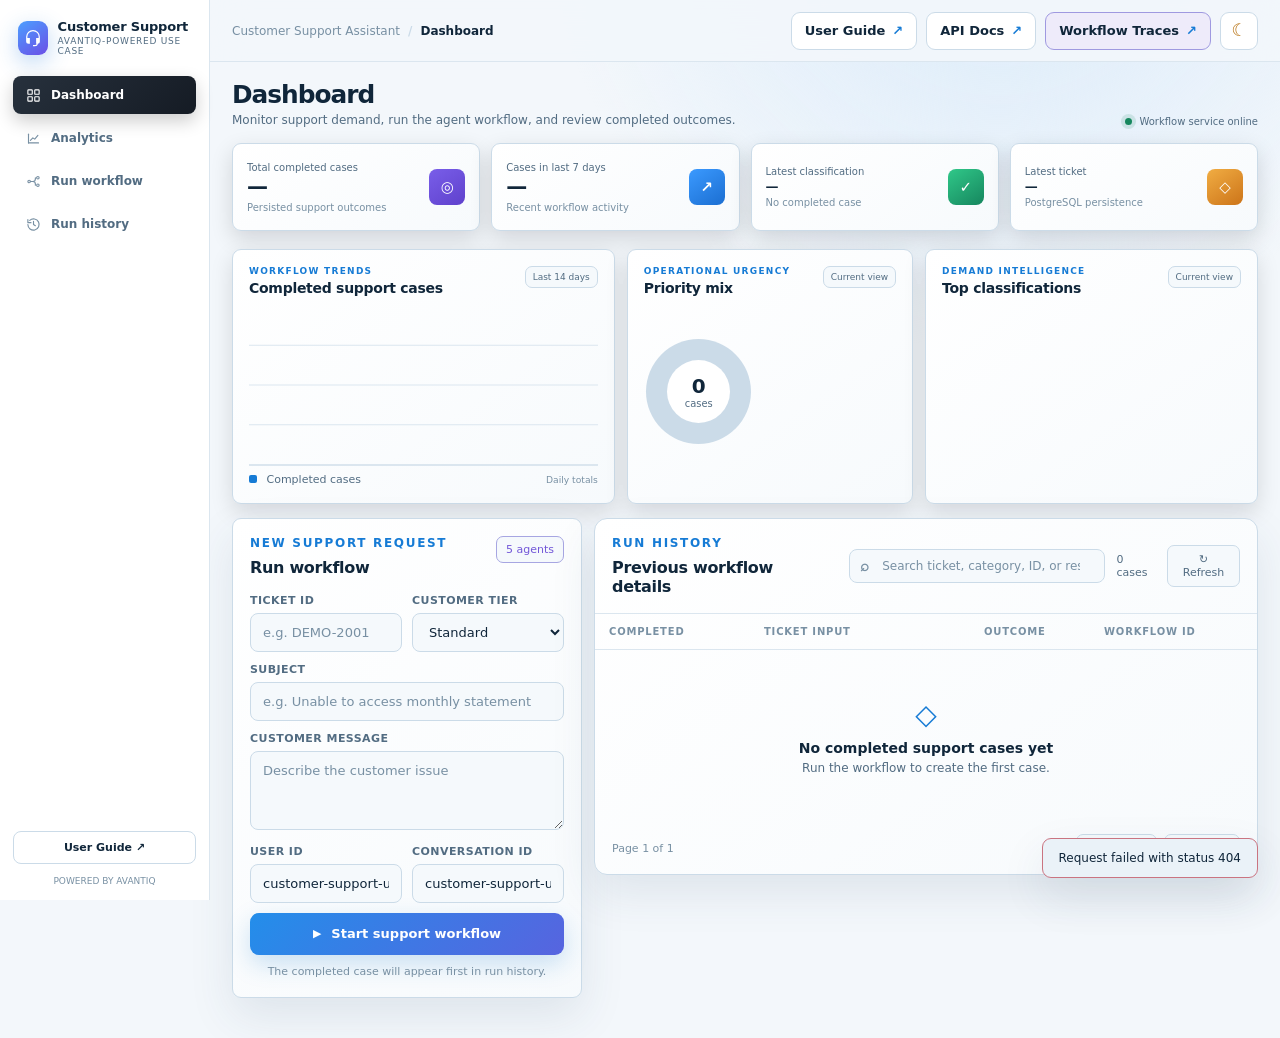
==== commit f1c12fa2: "feat: refresh customer support dashboard" ====
--- a/customer_support_assistant/ui/index.html
+++ b/customer_support_assistant/ui/index.html
@@ -6,27 +6,47 @@
     <meta name="description" content="Customer Support Assistant workflow dashboard" />
     <title>Customer Support Assistant</title>
     <link rel="stylesheet" href="./styles.css" />
+    <link rel="stylesheet" href="./experience.css" />
   </head>
   <body>
-    <div class="app-shell">
-      <header class="topbar">
+    <div class="dashboard-shell">
+      <aside class="sidebar">
         <a class="brand" href="./" aria-label="Customer Support Assistant home">
           <span class="brand-mark" aria-hidden="true">
             <svg viewBox="0 0 32 32"><path d="M16 3a11 11 0 0 0-11 11v7a4 4 0 0 0 4 4h2v-9H7v-2a9 9 0 0 1 18 0v2h-4v9h3a5 5 0 0 1-5 4h-3v-2h3a3 3 0 0 0 3-2h1a4 4 0 0 0 4-4v-7A11 11 0 0 0 16 3Z"/></svg>
           </span>
-          <span><strong>Customer Support Assistant</strong><small>AvantiQ-powered use case</small></span>
+          <span><strong>Customer Support</strong><small>AvantiQ-powered use case</small></span>
         </a>
+        <nav class="sidebar-nav" aria-label="Dashboard sections">
+          <a class="active" href="#dashboard"><span aria-hidden="true"><svg viewBox="0 0 24 24"><rect x="3" y="3" width="7" height="7" rx="1"/><rect x="14" y="3" width="7" height="7" rx="1"/><rect x="3" y="14" width="7" height="7" rx="1"/><rect x="14" y="14" width="7" height="7" rx="1"/></svg></span> Dashboard</a>
+          <a href="#analytics"><span aria-hidden="true"><svg viewBox="0 0 24 24"><path d="M4 19V5"/><path d="M4 19h16"/><path d="m7 15 4-4 3 2 5-6"/></svg></span> Analytics</a>
+          <a href="#workflow"><span aria-hidden="true"><svg viewBox="0 0 24 24"><circle cx="5" cy="12" r="2"/><circle cx="19" cy="6" r="2"/><circle cx="19" cy="18" r="2"/><path d="M7 12h4a4 4 0 0 0 4-4V6"/><path d="M11 12a4 4 0 0 1 4 4v2"/></svg></span> Run workflow</a>
+          <a href="#history"><span aria-hidden="true"><svg viewBox="0 0 24 24"><path d="M3 12a9 9 0 1 0 3-6.7"/><path d="M3 4v5h5"/><path d="M12 7v5l3 2"/></svg></span> Run history</a>
+        </nav>
+        <div class="sidebar-footer">
+          <a href="./guide.html" target="_blank" rel="noreferrer noopener">User Guide <span>&nearr;</span></a>
+          <small>Powered by AvantiQ</small>
+        </div>
+      </aside>
+
+      <div class="app-shell">
+      <header class="topbar">
+        <div class="breadcrumb"><span>Customer Support Assistant</span><b>/</b><strong>Dashboard</strong></div>
         <div class="header-actions">
+          <a class="header-link" href="./guide.html" target="_blank" rel="noreferrer noopener">User Guide <span>&nearr;</span></a>
           <a class="header-link" href="/docs" target="_blank" rel="noreferrer noopener">API Docs <span>↗</span></a>
           <a class="header-link trace-link" id="langfuse-link" href="#" target="_blank" rel="noreferrer noopener" hidden>Workflow Traces <span>↗</span></a>
           <button class="theme-toggle" id="theme-toggle" type="button" aria-label="Switch color theme">
-            <span class="theme-icon" aria-hidden="true">☾</span>
-            <span id="theme-label">Dark</span>
+            <span class="theme-icon" aria-hidden="true">☀</span>
           </button>
         </div>
       </header>
 
-      <main>
+      <main id="dashboard">
+        <section class="page-heading">
+          <div><h1>Dashboard</h1><p>Monitor support demand, run the agent workflow, and review completed outcomes.</p></div>
+          <span class="live-status"><i></i> Workflow service online</span>
+        </section>
         <section class="metrics-grid" aria-label="Workflow summary">
           <article class="metric-card">
             <span class="metric-icon purple">◎</span>
@@ -46,17 +66,21 @@
           </article>
         </section>
 
-        <section class="workspace-grid">
+        <section class="insight-grid" id="analytics" aria-label="Support operations insights">
           <article class="panel trend-panel">
             <div class="panel-heading">
               <div><p class="eyebrow">Workflow trends</p><h2>Completed support cases</h2></div>
               <span class="period-chip">Last 14 days</span>
             </div>
             <div id="trend-chart" class="trend-chart" role="img" aria-label="Completed support workflows over the last 14 days"></div>
-            <div class="chart-footer"><span><i></i> Completed cases</span><small>Daily totals from persisted cases</small></div>
+            <div class="chart-footer"><span><i></i> Completed cases</span><small>Daily totals</small></div>
           </article>
+          <article class="panel insight-panel"><div class="panel-heading"><div><p class="eyebrow">Operational urgency</p><h2>Priority mix</h2></div><span class="period-chip">Current view</span></div><div class="insight-body"><div class="donut-wrap"><div class="insight-donut" id="priority-donut"></div><span class="insight-donut-label"><strong id="priority-total">0</strong><small>cases</small></span></div><ul class="insight-legend" id="priority-legend"></ul></div></article>
+          <article class="panel insight-panel"><div class="panel-heading"><div><p class="eyebrow">Demand intelligence</p><h2>Top classifications</h2></div><span class="period-chip">Current view</span></div><div class="insight-bars" id="classification-bars"></div></article>
+        </section>
 
-          <aside class="panel run-panel">
+        <section class="operations-grid">
+          <aside class="panel run-panel" id="workflow">
             <div class="panel-heading">
               <div><p class="eyebrow">New support request</p><h2>Run workflow</h2></div>
               <span class="agent-badge">5 agents</span>
@@ -86,9 +110,8 @@
               <p class="form-status" id="form-status" aria-live="polite">The completed case will appear first in run history.</p>
             </form>
           </aside>
-        </section>
 
-        <section class="panel history-panel">
+        <section class="panel history-panel" id="history">
           <div class="panel-heading history-heading">
             <div><p class="eyebrow">Run history</p><h2>Previous workflow details</h2></div>
             <div class="history-controls">
@@ -114,7 +137,9 @@
             <div><button id="previous-page" type="button">← Previous</button><button id="next-page" type="button">Next →</button></div>
           </div>
         </section>
+        </section>
       </main>
+      </div>
     </div>
 
     <dialog id="case-dialog">
--- a/customer_support_assistant/ui/experience.css
+++ b/customer_support_assistant/ui/experience.css
@@ -0,0 +1,229 @@
+/* Reference-inspired operations dashboard layout. */
+.dashboard-shell {
+  display: grid;
+  grid-template-columns: 210px minmax(0, 1fr);
+  min-height: 100vh;
+}
+.app-shell { min-width: 0; }
+
+.sidebar {
+  position: sticky;
+  z-index: 30;
+  top: 0;
+  display: flex;
+  height: 100vh;
+  flex-direction: column;
+  padding: 17px 13px 14px;
+  border-right: 1px solid var(--border-soft);
+  background: color-mix(in srgb, var(--surface) 96%, var(--bg));
+}
+.sidebar .brand { gap: 10px; padding: 2px 5px 20px; }
+.sidebar .brand-mark { width: 34px; height: 34px; border-radius: 9px; }
+.sidebar .brand-mark svg { width: 20px; }
+.sidebar .brand strong { font-size: 13px; }
+.sidebar .brand small { font-size: 9px; }
+.sidebar-nav { display: grid; gap: 5px; }
+.sidebar-nav a {
+  display: flex;
+  min-height: 38px;
+  align-items: center;
+  gap: 10px;
+  padding: 0 12px;
+  border-radius: 8px;
+  color: var(--muted);
+  font-size: 12px;
+  font-weight: 650;
+  text-decoration: none;
+}
+.sidebar-nav a span { display: grid; width: 16px; place-items: center; color: var(--subtle); text-align: center; }
+.sidebar-nav svg { width: 15px; height: 15px; fill: none; stroke: currentColor; stroke-linecap: round; stroke-linejoin: round; stroke-width: 1.8; }
+.sidebar-nav a:hover { background: var(--surface-2); color: var(--text); }
+.sidebar-nav a.active {
+  background: linear-gradient(135deg, #27313d, #151b24);
+  color: #fff;
+  box-shadow: 0 7px 18px #0003;
+}
+.sidebar-nav a.active span { color: #fff; }
+.sidebar-footer { display: grid; gap: 12px; margin-top: auto; }
+.sidebar-footer a {
+  padding: 9px 12px;
+  border: 1px solid var(--border);
+  border-radius: 8px;
+  color: var(--text);
+  font-size: 11px;
+  font-weight: 700;
+  text-align: center;
+  text-decoration: none;
+}
+.sidebar-footer small { color: var(--subtle); font-size: 9px; text-align: center; text-transform: uppercase; }
+
+.topbar {
+  min-height: 62px;
+  padding: 0 22px;
+  background: color-mix(in srgb, var(--bg) 93%, transparent);
+}
+.theme-toggle { width: 38px; min-width: 38px; padding: 0; }
+.theme-icon { font-size: 17px; line-height: 1; }
+.breadcrumb { display: flex; align-items: center; gap: 8px; font-size: 12px; }
+.breadcrumb span { color: var(--subtle); }
+.breadcrumb b { color: var(--border); }
+.breadcrumb strong { color: var(--text); }
+
+main { width: 100%; padding: 18px 22px 40px; }
+.page-heading {
+  display: flex;
+  align-items: end;
+  justify-content: space-between;
+  gap: 20px;
+  margin-bottom: 16px;
+}
+.page-heading h1 { margin: 0 0 4px; font-size: 1.55rem; letter-spacing: -.04em; }
+.page-heading p { margin: 0; color: var(--muted); font-size: 12px; }
+.live-status { display: flex; align-items: center; gap: 7px; color: var(--muted); font-size: 10px; }
+.live-status i { width: 7px; height: 7px; border-radius: 50%; background: var(--green); box-shadow: 0 0 0 4px color-mix(in srgb, var(--green) 14%, transparent); }
+
+.metrics-grid { grid-template-columns: repeat(4, minmax(0, 1fr)); gap: 11px; }
+.metric-card {
+  min-height: 88px;
+  gap: 10px;
+  padding: 13px 14px;
+  border-radius: 9px;
+  box-shadow: 0 8px 22px #01071124;
+}
+.metric-card > div { min-width: 0; order: 1; }
+.metric-icon { width: 36px; height: 36px; margin-left: auto; order: 2; border-radius: 8px; font-size: 15px; }
+.metric-card small,
+.metric-card p { font-size: 10px; }
+.metric-card strong { margin-top: 2px; font-size: 21px; }
+.metric-card strong.metric-text { max-width: 190px; font-size: 13px; }
+.metric-card p { margin-top: 3px; }
+
+.insight-grid {
+  display: grid;
+  grid-template-columns: 1.15fr .86fr 1fr;
+  gap: 12px;
+  margin: 18px 0 14px;
+  scroll-margin-top: 75px;
+}
+.insight-grid > .panel {
+  height: 255px;
+  min-height: 0;
+  padding: 16px;
+  overflow: hidden;
+  border-radius: 9px;
+  box-shadow: 0 8px 22px #01071120;
+}
+.insight-grid .panel-heading { min-height: 40px; }
+.insight-grid .panel-heading .eyebrow { margin-bottom: 4px; font-size: 9px; }
+.insight-grid .panel-heading h2 { font-size: 14px; }
+.period-chip { padding: 5px 7px; font-size: 9px; }
+
+.trend-chart {
+  height: 160px;
+  gap: clamp(3px, .45vw, 7px);
+  padding: 13px 3px 20px;
+}
+.trend-bar { width: min(18px, 72%); }
+.trend-day { font-size: 8px; }
+.chart-footer { margin-top: 7px; }
+
+.insight-body {
+  display: grid;
+  grid-template-columns: 110px minmax(0, 1fr);
+  gap: 12px;
+  align-items: center;
+  min-height: 170px;
+}
+.donut-wrap { position: relative; display: grid; place-items: center; }
+.insight-donut {
+  display: grid;
+  width: 105px;
+  height: 105px;
+  place-items: center;
+  border-radius: 50%;
+  background: conic-gradient(var(--border) 0 100%);
+}
+.insight-donut::after { width: 63px; height: 63px; border-radius: 50%; background: var(--surface); content: ""; }
+.insight-donut-label { position: absolute; z-index: 1; display: grid; text-align: center; pointer-events: none; }
+.insight-donut-label strong { font-size: 1.25rem; }
+.insight-donut-label small { color: var(--muted); font-size: .62rem; }
+.insight-legend { display: grid; gap: 7px; margin: 0; padding: 0; list-style: none; }
+.insight-legend li { display: grid; grid-template-columns: 8px 1fr auto; gap: 6px; align-items: center; color: var(--muted); font-size: .7rem; }
+.insight-legend i { width: 7px; height: 7px; border-radius: 50%; }
+.insight-legend strong { color: var(--text); }
+.insight-bars { display: grid; gap: 15px; padding-top: 14px; }
+.insight-row > div:first-child { display: flex; justify-content: space-between; gap: 12px; margin-bottom: 5px; color: var(--muted); font-size: .72rem; }
+.insight-row > div:first-child span { overflow: hidden; text-overflow: ellipsis; white-space: nowrap; }
+.insight-row strong { color: var(--text); }
+.insight-track { height: 6px; overflow: hidden; border-radius: 10px; background: var(--surface-3); }
+.insight-track i { display: block; height: 100%; border-radius: inherit; background: linear-gradient(90deg, var(--primary), var(--purple)); }
+
+.operations-grid {
+  display: grid;
+  grid-template-columns: minmax(350px, .78fr) minmax(0, 1.7fr);
+  align-items: start;
+  gap: 12px;
+}
+.operations-grid .history-panel { order: 2; margin-top: 0; scroll-margin-top: 75px; }
+.operations-grid .run-panel {
+  min-height: auto;
+  order: 1;
+  padding: 17px;
+  border-radius: 9px;
+  scroll-margin-top: 75px;
+}
+.operations-grid .history-heading { padding: 17px; }
+.operations-grid table { min-width: 760px; }
+.operations-grid th,
+.operations-grid td { padding: 12px 14px; }
+.operations-grid .history-search { width: min(260px, 25vw); }
+.operations-grid .pagination { padding: 11px 17px; }
+
+.guide-page { max-width: 1160px; margin: 0 auto; padding: 40px 24px 80px; }
+.guide-page header { display: flex; justify-content: space-between; gap: 20px; align-items: start; margin-bottom: 28px; }
+.guide-page h1 { margin: 4px 0 8px; font-size: clamp(2rem, 5vw, 3.5rem); line-height: 1.05; }
+.guide-page p,
+.guide-page li { color: var(--muted); line-height: 1.65; }
+.guide-actions { display: flex; gap: 10px; flex-wrap: wrap; }
+.guide-actions a,
+.guide-actions button { padding: 10px 14px; border: 1px solid var(--border); border-radius: 10px; background: var(--surface); color: var(--text); text-decoration: none; cursor: pointer; }
+.guide-grid { display: grid; grid-template-columns: repeat(2, minmax(0, 1fr)); gap: 16px; }
+.guide-card { padding: 24px; border: 1px solid var(--border); border-radius: 16px; background: var(--surface); }
+.guide-card h2 { margin: 4px 0 10px; }
+.guide-card.wide { grid-column: 1 / -1; }
+.guide-card ol,
+.guide-card ul { margin-bottom: 0; padding-left: 22px; }
+
+@media (max-width: 1220px) {
+  .insight-grid { grid-template-columns: 1fr 1fr; }
+  .insight-grid .trend-panel { grid-column: 1 / -1; }
+  .operations-grid { grid-template-columns: 1fr; }
+  .operations-grid .run-panel,
+  .operations-grid .history-panel { order: initial; }
+}
+@media (max-width: 900px) {
+  .dashboard-shell { grid-template-columns: 1fr; }
+  .sidebar { position: static; height: auto; padding: 10px 14px; border-right: 0; border-bottom: 1px solid var(--border-soft); }
+  .sidebar .brand { padding-bottom: 10px; }
+  .sidebar-nav { display: flex; overflow-x: auto; }
+  .sidebar-nav a { flex: 0 0 auto; }
+  .sidebar-footer { display: none; }
+  .metrics-grid { grid-template-columns: 1fr 1fr; }
+}
+@media (max-width: 650px) {
+  .topbar { padding: 0 13px; }
+  .breadcrumb { display: none; }
+  main { padding: 15px 13px 35px; }
+  .page-heading { align-items: start; flex-direction: column; }
+  .insight-grid,
+  .guide-grid { grid-template-columns: 1fr; }
+  .insight-grid .trend-panel { grid-column: auto; }
+  .insight-grid > .panel { height: auto; min-height: 235px; }
+  .insight-body { grid-template-columns: 1fr; justify-items: center; }
+  .insight-legend { width: 100%; }
+  .operations-grid .history-search { width: 100%; }
+  .guide-page header { display: block; }
+}
+@media (max-width: 460px) {
+  .metrics-grid { grid-template-columns: 1fr; }
+}
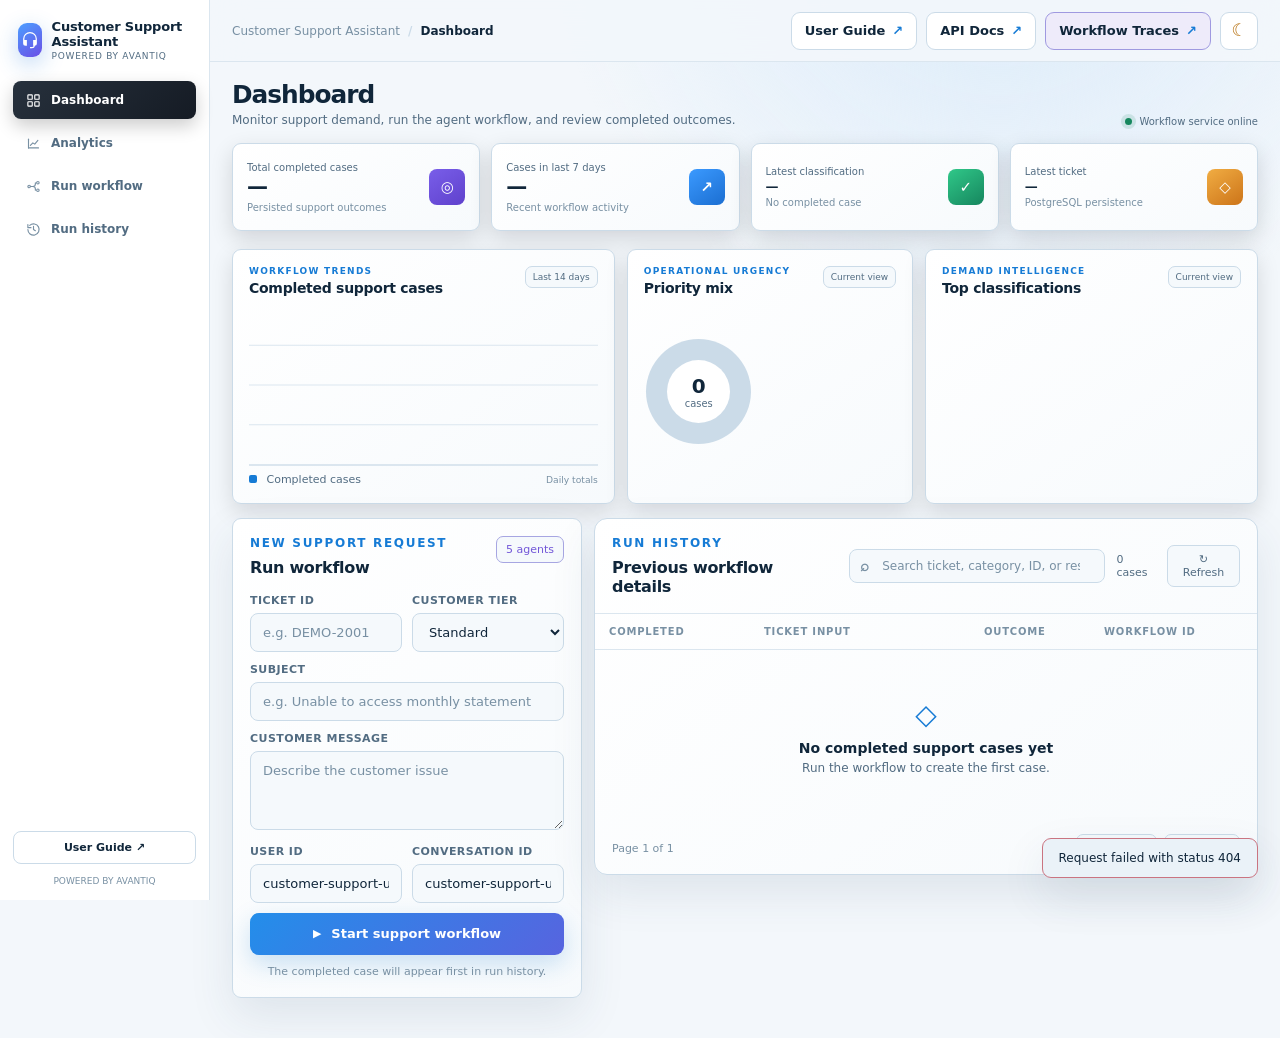
==== commit 0679459b: "feat: refine branding and Langfuse capture" ====
--- a/customer_support_assistant/ui/index.html
+++ b/customer_support_assistant/ui/index.html
@@ -15,7 +15,7 @@
           <span class="brand-mark" aria-hidden="true">
             <svg viewBox="0 0 32 32"><path d="M16 3a11 11 0 0 0-11 11v7a4 4 0 0 0 4 4h2v-9H7v-2a9 9 0 0 1 18 0v2h-4v9h3a5 5 0 0 1-5 4h-3v-2h3a3 3 0 0 0 3-2h1a4 4 0 0 0 4-4v-7A11 11 0 0 0 16 3Z"/></svg>
           </span>
-          <span><strong>Customer Support</strong><small>AvantiQ-powered use case</small></span>
+          <span><strong>Customer Support Assistant</strong><small>Powered by AvantiQ</small></span>
         </a>
         <nav class="sidebar-nav" aria-label="Dashboard sections">
           <a class="active" href="#dashboard"><span aria-hidden="true"><svg viewBox="0 0 24 24"><rect x="3" y="3" width="7" height="7" rx="1"/><rect x="14" y="3" width="7" height="7" rx="1"/><rect x="3" y="14" width="7" height="7" rx="1"/><rect x="14" y="14" width="7" height="7" rx="1"/></svg></span> Dashboard</a>
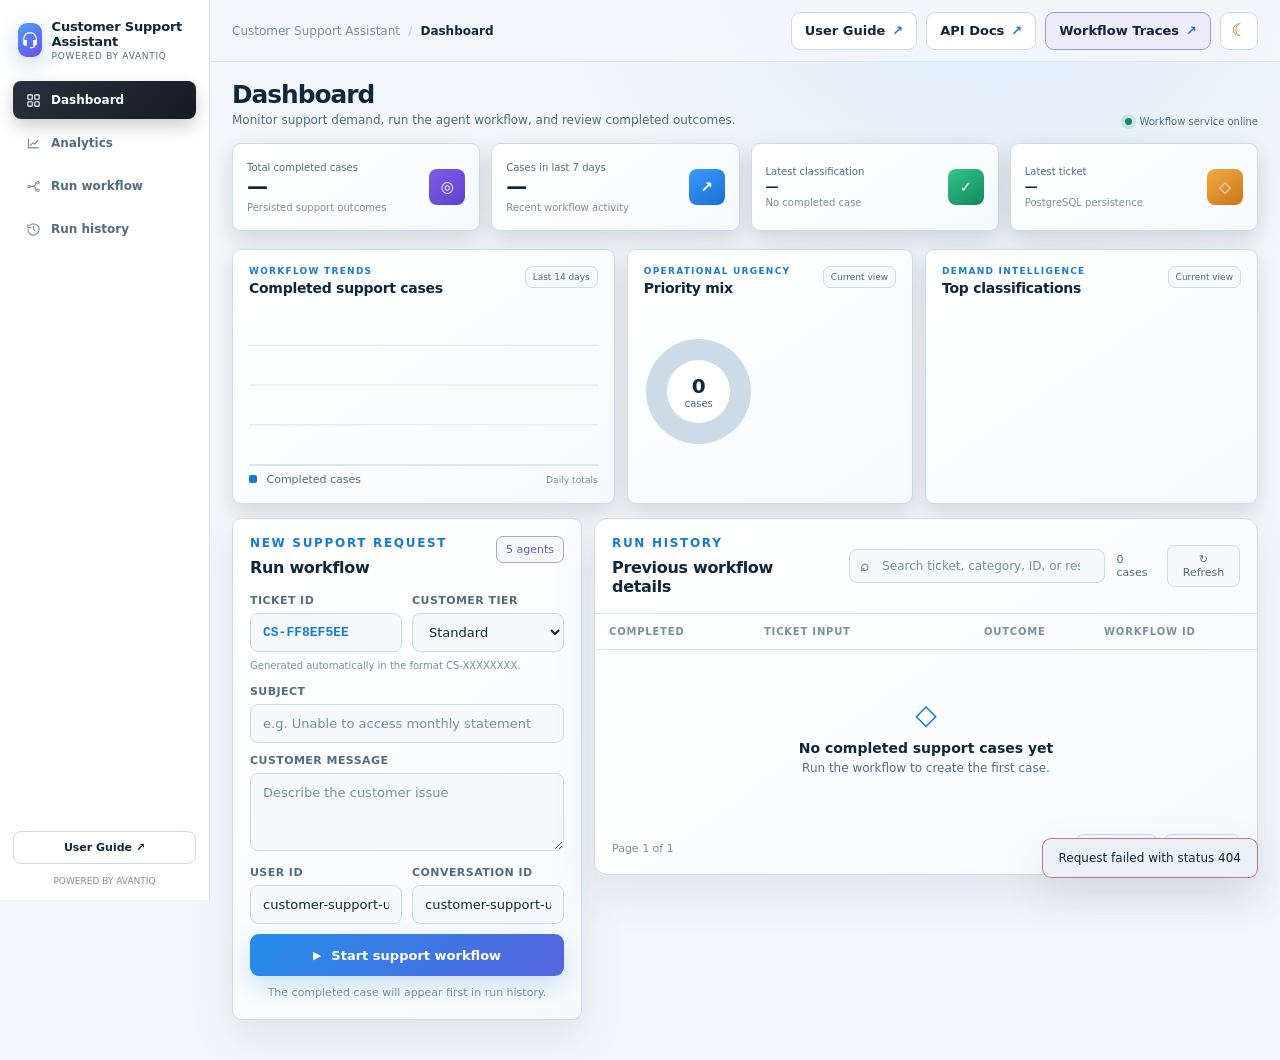
==== commit b1902540: "feat: generate customer support ticket IDs" ====
--- a/customer_support_assistant/ui/index.html
+++ b/customer_support_assistant/ui/index.html
@@ -87,7 +87,7 @@
             </div>
             <form id="support-form">
               <div class="form-row">
-                <label><span>Ticket ID</span><input name="ticket_id" required maxlength="64" placeholder="e.g. DEMO-2001" /></label>
+                <label><span>Ticket ID</span><input class="generated-ticket-id" name="ticket_id" readonly aria-describedby="ticket-id-help" /></label>
                 <label>
                   <span>Customer tier</span>
                   <select name="customer_tier">
@@ -98,6 +98,7 @@
                   </select>
                 </label>
               </div>
+              <p class="field-help" id="ticket-id-help">Generated automatically in the format CS-XXXXXXXX.</p>
               <label><span>Subject</span><input name="subject" required maxlength="200" placeholder="e.g. Unable to access monthly statement" /></label>
               <label><span>Customer message</span><textarea name="message" required maxlength="5000" rows="3" placeholder="Describe the customer issue"></textarea></label>
               <div class="form-row compact-row">
--- a/customer_support_assistant/ui/styles.css
+++ b/customer_support_assistant/ui/styles.css
@@ -98,6 +98,8 @@
 textarea { min-height: 68px; padding: 10px 12px; resize: vertical; line-height: 1.45; }
 input:focus, select:focus, textarea:focus { border-color: var(--primary); box-shadow: 0 0 0 3px color-mix(in srgb, var(--primary) 14%, transparent); }
 input::placeholder, textarea::placeholder { color: var(--subtle); }
+.generated-ticket-id { color: var(--primary); font-family: "SFMono-Regular", Consolas, monospace; font-weight: 700; cursor: default; }
+.field-help { margin: -4px 0 11px; color: var(--subtle); font-size: 10px; line-height: 1.45; }
 .form-row { display: grid; grid-template-columns: 1fr 1fr; gap: 10px; }
 .compact-row label { margin-bottom: 10px; }
 .run-button { display: flex; width: 100%; height: 42px; align-items: center; justify-content: center; gap: 10px; border: 0; border-radius: 9px; background: linear-gradient(135deg, #238eea, #5764df); color: white; box-shadow: 0 9px 24px #1e7ecb38; cursor: pointer; font-size: 13px; font-weight: 750; }
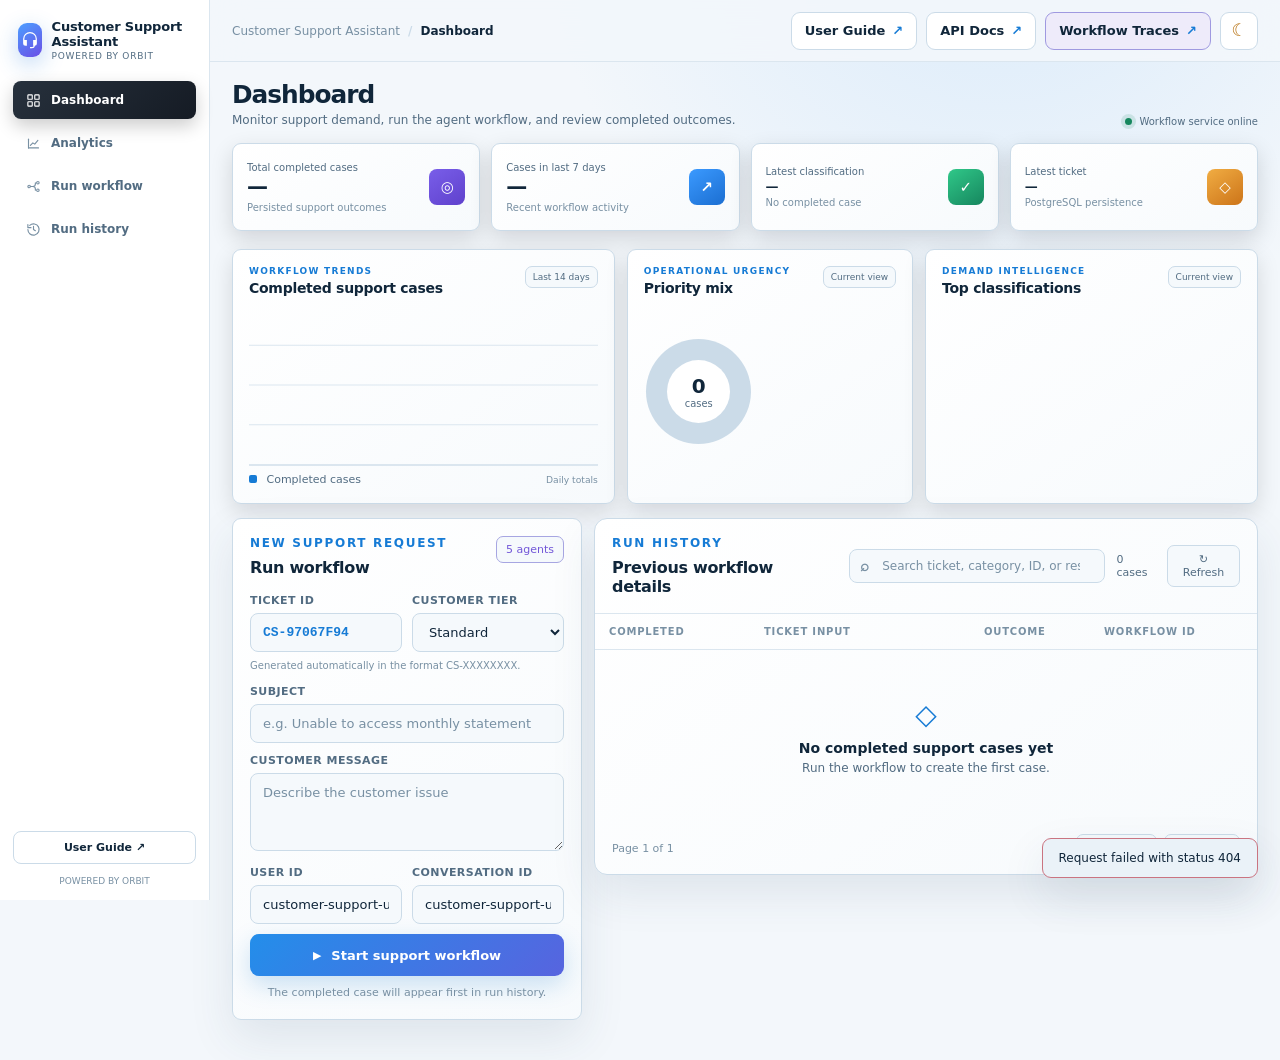
==== commit 5c3e648f: "feat: finalize customer support workflow dashboard" ====
--- a/customer_support_assistant/ui/index.html
+++ b/customer_support_assistant/ui/index.html
@@ -1,21 +1,21 @@
-<!doctype html>
-<html lang="en" data-theme="dark">
-  <head>
-    <meta charset="UTF-8" />
-    <meta name="viewport" content="width=device-width, initial-scale=1.0" />
-    <meta name="description" content="Customer Support Assistant workflow dashboard" />
-    <title>Customer Support Assistant</title>
+<!doctype html>
+<html lang="en" data-theme="dark">
+  <head>
+    <meta charset="UTF-8" />
+    <meta name="viewport" content="width=device-width, initial-scale=1.0" />
+    <meta name="description" content="Customer Support Assistant workflow dashboard" />
+    <title>Customer Support Assistant</title>
     <link rel="stylesheet" href="./styles.css" />
     <link rel="stylesheet" href="./experience.css" />
-  </head>
-  <body>
+  </head>
+  <body>
     <div class="dashboard-shell">
       <aside class="sidebar">
         <a class="brand" href="./" aria-label="Customer Support Assistant home">
           <span class="brand-mark" aria-hidden="true">
             <svg viewBox="0 0 32 32"><path d="M16 3a11 11 0 0 0-11 11v7a4 4 0 0 0 4 4h2v-9H7v-2a9 9 0 0 1 18 0v2h-4v9h3a5 5 0 0 1-5 4h-3v-2h3a3 3 0 0 0 3-2h1a4 4 0 0 0 4-4v-7A11 11 0 0 0 16 3Z"/></svg>
           </span>
-          <span><strong>Customer Support Assistant</strong><small>Powered by AvantiQ</small></span>
+          <span><strong>Customer Support Assistant</strong><small>Powered by Orbit</small></span>
         </a>
         <nav class="sidebar-nav" aria-label="Dashboard sections">
           <a class="active" href="#dashboard"><span aria-hidden="true"><svg viewBox="0 0 24 24"><rect x="3" y="3" width="7" height="7" rx="1"/><rect x="14" y="3" width="7" height="7" rx="1"/><rect x="3" y="14" width="7" height="7" rx="1"/><rect x="14" y="14" width="7" height="7" rx="1"/></svg></span> Dashboard</a>
@@ -25,47 +25,47 @@
         </nav>
         <div class="sidebar-footer">
           <a href="./guide.html" target="_blank" rel="noreferrer noopener">User Guide <span>&nearr;</span></a>
-          <small>Powered by AvantiQ</small>
+          <small>Powered by Orbit</small>
         </div>
       </aside>
 
       <div class="app-shell">
-      <header class="topbar">
+      <header class="topbar">
         <div class="breadcrumb"><span>Customer Support Assistant</span><b>/</b><strong>Dashboard</strong></div>
         <div class="header-actions">
           <a class="header-link" href="./guide.html" target="_blank" rel="noreferrer noopener">User Guide <span>&nearr;</span></a>
-          <a class="header-link" href="/docs" target="_blank" rel="noreferrer noopener">API Docs <span>↗</span></a>
+          <a class="header-link" href="/docs" target="_blank" rel="noreferrer noopener">API Docs <span>↗</span></a>
           <a class="header-link trace-link" id="langfuse-link" href="#" target="_blank" rel="noreferrer noopener" hidden>Workflow Traces <span>↗</span></a>
           <button class="theme-toggle" id="theme-toggle" type="button" aria-label="Switch color theme">
             <span class="theme-icon" aria-hidden="true">☀</span>
           </button>
-        </div>
-      </header>
-
+        </div>
+      </header>
+
       <main id="dashboard">
         <section class="page-heading">
           <div><h1>Dashboard</h1><p>Monitor support demand, run the agent workflow, and review completed outcomes.</p></div>
           <span class="live-status"><i></i> Workflow service online</span>
         </section>
-        <section class="metrics-grid" aria-label="Workflow summary">
-          <article class="metric-card">
-            <span class="metric-icon purple">◎</span>
-            <div><small>Total completed cases</small><strong id="metric-total">—</strong><p>Persisted support outcomes</p></div>
-          </article>
-          <article class="metric-card">
-            <span class="metric-icon blue">↗</span>
-            <div><small>Cases in last 7 days</small><strong id="metric-week">—</strong><p>Recent workflow activity</p></div>
-          </article>
-          <article class="metric-card">
-            <span class="metric-icon green">✓</span>
-            <div><small>Latest classification</small><strong class="metric-text" id="metric-classification">—</strong><p id="metric-priority">No completed case</p></div>
-          </article>
-          <article class="metric-card">
-            <span class="metric-icon amber">◇</span>
-            <div><small>Latest ticket</small><strong class="metric-text" id="metric-ticket">—</strong><p id="metric-latest">PostgreSQL persistence</p></div>
-          </article>
-        </section>
-
+        <section class="metrics-grid" aria-label="Workflow summary">
+          <article class="metric-card">
+            <span class="metric-icon purple">◎</span>
+            <div><small>Total completed cases</small><strong id="metric-total">—</strong><p>Persisted support outcomes</p></div>
+          </article>
+          <article class="metric-card">
+            <span class="metric-icon blue">↗</span>
+            <div><small>Cases in last 7 days</small><strong id="metric-week">—</strong><p>Recent workflow activity</p></div>
+          </article>
+          <article class="metric-card">
+            <span class="metric-icon green">✓</span>
+            <div><small>Latest classification</small><strong class="metric-text" id="metric-classification">—</strong><p id="metric-priority">No completed case</p></div>
+          </article>
+          <article class="metric-card">
+            <span class="metric-icon amber">◇</span>
+            <div><small>Latest ticket</small><strong class="metric-text" id="metric-ticket">—</strong><p id="metric-latest">PostgreSQL persistence</p></div>
+          </article>
+        </section>
+
         <section class="insight-grid" id="analytics" aria-label="Support operations insights">
           <article class="panel trend-panel">
             <div class="panel-heading">
@@ -81,87 +81,87 @@
 
         <section class="operations-grid">
           <aside class="panel run-panel" id="workflow">
-            <div class="panel-heading">
-              <div><p class="eyebrow">New support request</p><h2>Run workflow</h2></div>
-              <span class="agent-badge">5 agents</span>
-            </div>
-            <form id="support-form">
-              <div class="form-row">
+            <div class="panel-heading">
+              <div><p class="eyebrow">New support request</p><h2>Run workflow</h2></div>
+              <span class="agent-badge">5 agents</span>
+            </div>
+            <form id="support-form">
+              <div class="form-row">
                 <label><span>Ticket ID</span><input class="generated-ticket-id" name="ticket_id" readonly aria-describedby="ticket-id-help" /></label>
-                <label>
-                  <span>Customer tier</span>
-                  <select name="customer_tier">
-                    <option value="standard">Standard</option>
-                    <option value="silver">Silver</option>
-                    <option value="gold">Gold</option>
-                    <option value="platinum">Platinum</option>
-                  </select>
-                </label>
+                <label>
+                  <span>Customer tier</span>
+                  <select name="customer_tier">
+                    <option value="standard">Standard</option>
+                    <option value="silver">Silver</option>
+                    <option value="gold">Gold</option>
+                    <option value="platinum">Platinum</option>
+                  </select>
+                </label>
               </div>
               <p class="field-help" id="ticket-id-help">Generated automatically in the format CS-XXXXXXXX.</p>
-              <label><span>Subject</span><input name="subject" required maxlength="200" placeholder="e.g. Unable to access monthly statement" /></label>
-              <label><span>Customer message</span><textarea name="message" required maxlength="5000" rows="3" placeholder="Describe the customer issue"></textarea></label>
-              <div class="form-row compact-row">
-                <label><span>User ID</span><input name="user_id" value="customer-support-ui" maxlength="120" /></label>
-                <label><span>Conversation ID</span><input name="conversation_id" value="customer-support-ui" maxlength="120" /></label>
-              </div>
-              <button class="run-button" id="run-button" type="submit">
-                <span class="button-icon">▶</span><span id="run-label">Start support workflow</span>
-              </button>
-              <p class="form-status" id="form-status" aria-live="polite">The completed case will appear first in run history.</p>
-            </form>
+              <label><span>Subject</span><input name="subject" required maxlength="200" placeholder="e.g. Unable to access monthly statement" /></label>
+              <label><span>Customer message</span><textarea name="message" required maxlength="5000" rows="3" placeholder="Describe the customer issue"></textarea></label>
+              <div class="form-row compact-row">
+                <label><span>User ID</span><input name="user_id" value="customer-support-ui" maxlength="120" /></label>
+                <label><span>Conversation ID</span><input name="conversation_id" value="customer-support-ui" maxlength="120" /></label>
+              </div>
+              <button class="run-button" id="run-button" type="submit">
+                <span class="button-icon">▶</span><span id="run-label">Start support workflow</span>
+              </button>
+              <p class="form-status" id="form-status" aria-live="polite">The completed case will appear first in run history.</p>
+            </form>
           </aside>
 
         <section class="panel history-panel" id="history">
-          <div class="panel-heading history-heading">
-            <div><p class="eyebrow">Run history</p><h2>Previous workflow details</h2></div>
-            <div class="history-controls">
-              <label class="history-search" for="history-search">
-                <span class="sr-only">Search run history</span>
-                <span class="search-icon" aria-hidden="true">⌕</span>
-                <input id="history-search" type="search" maxlength="100" autocomplete="off" placeholder="Search ticket, category, ID, or response" />
-              </label>
-              <div class="table-meta"><span id="result-count">0 cases</span><button id="refresh-button" type="button">↻ Refresh</button></div>
-            </div>
-          </div>
-          <div class="table-wrap">
-            <table>
-              <thead><tr><th>Completed</th><th>Ticket input</th><th>Outcome</th><th>Workflow ID</th><th><span class="sr-only">Actions</span></th></tr></thead>
-              <tbody id="history-body"></tbody>
-            </table>
-            <div class="table-empty" id="table-empty" hidden>
-              <span>◇</span><h3 id="empty-title">No completed support cases yet</h3><p id="empty-message">Run the workflow to create the first case.</p>
-            </div>
-          </div>
-          <div class="pagination">
-            <p id="page-summary">Page 1 of 1</p>
-            <div><button id="previous-page" type="button">← Previous</button><button id="next-page" type="button">Next →</button></div>
+          <div class="panel-heading history-heading">
+            <div><p class="eyebrow">Run history</p><h2>Previous workflow details</h2></div>
+            <div class="history-controls">
+              <label class="history-search" for="history-search">
+                <span class="sr-only">Search run history</span>
+                <span class="search-icon" aria-hidden="true">⌕</span>
+                <input id="history-search" type="search" maxlength="100" autocomplete="off" placeholder="Search ticket, category, ID, or response" />
+              </label>
+              <div class="table-meta"><span id="result-count">0 cases</span><button id="refresh-button" type="button">↻ Refresh</button></div>
+            </div>
+          </div>
+          <div class="table-wrap">
+            <table>
+              <thead><tr><th>Completed</th><th>Ticket input</th><th>Outcome</th><th>Workflow ID</th><th><span class="sr-only">Actions</span></th></tr></thead>
+              <tbody id="history-body"></tbody>
+            </table>
+            <div class="table-empty" id="table-empty" hidden>
+              <span>◇</span><h3 id="empty-title">No completed support cases yet</h3><p id="empty-message">Run the workflow to create the first case.</p>
+            </div>
+          </div>
+          <div class="pagination">
+            <p id="page-summary">Page 1 of 1</p>
+            <div><button id="previous-page" type="button">← Previous</button><button id="next-page" type="button">Next →</button></div>
           </div>
         </section>
         </section>
       </main>
       </div>
     </div>
-
-    <dialog id="case-dialog">
-      <div class="dialog-header">
-        <div><p class="eyebrow">Completed workflow</p><h2 id="dialog-title">Support case</h2></div>
-        <button id="close-dialog" type="button" aria-label="Close case details">×</button>
-      </div>
-      <div class="detail-facts">
-        <div><small>Ticket ID</small><strong id="detail-ticket">—</strong></div>
-        <div><small>Classification</small><strong id="detail-classification">—</strong></div>
-        <div><small>Priority</small><strong id="detail-priority">—</strong></div>
-        <div><small>Completed</small><strong id="detail-created">—</strong></div>
-        <div><small>Case ID</small><strong class="mono" id="detail-case-id">—</strong></div>
-        <div><small>Workflow ID</small><strong class="mono" id="detail-workflow-id">—</strong></div>
-      </div>
-      <section class="detail-section"><h3>Input</h3><pre id="detail-input"></pre></section>
-      <section class="detail-section"><h3>Recommended response</h3><pre id="detail-output"></pre></section>
-      <details class="evidence-details"><summary>View classification reasoning and citations</summary><pre id="detail-evidence"></pre></details>
-    </dialog>
-
-    <div class="toast" id="toast" role="status" aria-live="polite"></div>
-    <script type="module" src="./app.js"></script>
-  </body>
-</html>
+
+    <dialog id="case-dialog">
+      <div class="dialog-header">
+        <div><p class="eyebrow">Completed workflow</p><h2 id="dialog-title">Support case</h2></div>
+        <button id="close-dialog" type="button" aria-label="Close case details">×</button>
+      </div>
+      <div class="detail-facts">
+        <div><small>Ticket ID</small><strong id="detail-ticket">—</strong></div>
+        <div><small>Classification</small><strong id="detail-classification">—</strong></div>
+        <div><small>Priority</small><strong id="detail-priority">—</strong></div>
+        <div><small>Completed</small><strong id="detail-created">—</strong></div>
+        <div><small>Case ID</small><strong class="mono" id="detail-case-id">—</strong></div>
+        <div><small>Workflow ID</small><strong class="mono" id="detail-workflow-id">—</strong></div>
+      </div>
+      <section class="detail-section"><h3>Input</h3><pre id="detail-input"></pre></section>
+      <section class="detail-section"><h3>Recommended response</h3><pre id="detail-output"></pre></section>
+      <details class="evidence-details"><summary>View classification reasoning and citations</summary><pre id="detail-evidence"></pre></details>
+    </dialog>
+
+    <div class="toast" id="toast" role="status" aria-live="polite"></div>
+    <script type="module" src="./app.js"></script>
+  </body>
+</html>
--- a/customer_support_assistant/ui/styles.css
+++ b/customer_support_assistant/ui/styles.css
@@ -1,191 +1,191 @@
-:root {
-  color-scheme: dark;
-  --bg: #06111f;
-  --bg-glow: #112b47;
-  --surface: #0b1d30;
-  --surface-2: #10263d;
-  --surface-3: #142d47;
-  --border: #203b55;
-  --border-soft: #172f47;
-  --text: #eef6ff;
-  --muted: #91a7bb;
-  --subtle: #637d94;
-  --primary: #45a3ff;
-  --purple: #8a6df2;
-  --green: #35ca8d;
-  --amber: #f3ae45;
-  --danger: #ff6969;
-  --shadow: 0 18px 50px #01071166;
-  font-family: Inter, ui-sans-serif, system-ui, -apple-system, BlinkMacSystemFont, "Segoe UI", sans-serif;
-}
-
-[data-theme="light"] {
-  color-scheme: light;
-  --bg: #f3f7fb;
-  --bg-glow: #d9eafa;
-  --surface: #ffffff;
-  --surface-2: #f5f9fc;
-  --surface-3: #eaf2f8;
-  --border: #cbdbe8;
-  --border-soft: #dbe6ef;
-  --text: #10263a;
-  --muted: #526c82;
-  --subtle: #7890a3;
-  --primary: #167bd5;
-  --purple: #7257d8;
-  --green: #16875e;
-  --amber: #b46b06;
-  --danger: #c93d49;
-  --shadow: 0 18px 45px #24445f1a;
-}
-
-* { box-sizing: border-box; }
-html { min-width: 320px; background: var(--bg); }
-body { min-height: 100vh; margin: 0; background: radial-gradient(circle at 78% -10%, var(--bg-glow) 0, transparent 30%), var(--bg); color: var(--text); }
-button, input, select, textarea { color: inherit; font: inherit; }
-button, a { -webkit-tap-highlight-color: transparent; }
-a { color: inherit; }
-.app-shell { min-height: 100vh; }
-.topbar { position: sticky; z-index: 20; top: 0; display: flex; min-height: 76px; align-items: center; justify-content: space-between; gap: 28px; padding: 0 max(28px, calc((100vw - 1440px) / 2)); border-bottom: 1px solid var(--border-soft); background: color-mix(in srgb, var(--bg) 88%, transparent); backdrop-filter: blur(18px); }
-.brand { display: flex; align-items: center; gap: 12px; text-decoration: none; }
-.brand-mark { display: grid; width: 40px; height: 40px; place-items: center; border-radius: 12px; background: linear-gradient(145deg, #4c9fff, #6b4ee6); box-shadow: 0 7px 22px #267cd94d; }
-.brand-mark svg { width: 24px; fill: white; }
-.brand strong, .brand small { display: block; }
-.brand strong { font-size: 15px; letter-spacing: -.2px; }
-.brand small { margin-top: 2px; color: var(--muted); font-size: 12px; letter-spacing: .08em; text-transform: uppercase; }
-.header-actions { display: flex; align-items: center; gap: 9px; }
-.header-link, .theme-toggle { min-height: 38px; border: 1px solid var(--border); border-radius: 9px; background: var(--surface); font-size: 13px; font-weight: 650; text-decoration: none; transition: .18s ease; }
-.header-link { display: flex; align-items: center; gap: 7px; padding: 0 13px; }
-.header-link span { color: var(--primary); }
-.trace-link { border-color: color-mix(in srgb, var(--purple) 50%, var(--border)); background: color-mix(in srgb, var(--purple) 12%, var(--surface)); }
-.header-link:hover, .theme-toggle:hover { transform: translateY(-1px); border-color: var(--primary); }
-.theme-toggle { display: flex; min-width: 76px; align-items: center; justify-content: center; gap: 7px; padding: 0 11px; cursor: pointer; }
-.theme-icon { color: var(--amber); font-size: 15px; }
-main { width: min(1440px, 100%); margin: auto; padding: 34px 28px 56px; }
-.eyebrow { margin: 0 0 8px; color: var(--primary); font-size: 12px; font-weight: 800; letter-spacing: .14em; text-transform: uppercase; }
-.metrics-grid { display: grid; grid-template-columns: repeat(4, 1fr); gap: 14px; }
-.metric-card, .panel { border: 1px solid var(--border); background: linear-gradient(145deg, var(--surface), color-mix(in srgb, var(--surface-2) 82%, var(--surface))); box-shadow: var(--shadow); }
-.metric-card { display: flex; min-height: 116px; align-items: center; gap: 15px; padding: 19px; border-radius: 13px; }
-.metric-icon { display: grid; flex: 0 0 auto; width: 44px; height: 44px; place-items: center; border-radius: 12px; color: white; font-size: 20px; font-weight: 800; }
-.metric-icon.purple { background: linear-gradient(145deg, #795ee9, #5f41cc); }
-.metric-icon.blue { background: linear-gradient(145deg, #3b9aff, #1b6ed1); }
-.metric-icon.green { background: linear-gradient(145deg, #30c889, #16865e); }
-.metric-icon.amber { background: linear-gradient(145deg, #f1ad43, #cc7419); }
-.metric-card small, .metric-card p { display: block; color: var(--muted); font-size: 12px; }
-.metric-card strong { display: block; margin-top: 4px; font-size: 27px; letter-spacing: -.04em; }
-.metric-card strong.metric-text { overflow: hidden; max-width: 190px; font-size: 16px; text-overflow: ellipsis; white-space: nowrap; }
-.metric-card p { margin: 5px 0 0; color: var(--subtle); }
-.workspace-grid { display: grid; grid-template-columns: minmax(0, 1.55fr) minmax(390px, .95fr); gap: 14px; margin-top: 14px; }
-.panel { border-radius: 13px; }
-.trend-panel, .run-panel { min-height: 480px; padding: 20px; }
-.panel-heading { display: flex; align-items: flex-start; justify-content: space-between; gap: 16px; }
-.panel-heading h2 { margin: 0; font-size: 16px; letter-spacing: -.02em; }
-.period-chip, .agent-badge { padding: 6px 9px; border: 1px solid var(--border); border-radius: 7px; background: var(--surface-2); color: var(--muted); font-size: 11px; }
-.agent-badge { border-color: color-mix(in srgb, var(--purple) 40%, var(--border)); color: var(--purple); }
-.trend-chart { display: flex; height: 340px; align-items: flex-end; gap: clamp(6px, 1.2vw, 14px); padding: 32px 6px 26px; border-bottom: 1px solid var(--border-soft); background-image: linear-gradient(to top, var(--border-soft) 1px, transparent 1px); background-size: 100% 25%; }
-.trend-column { display: flex; flex: 1; height: 100%; min-width: 8px; flex-direction: column; justify-content: flex-end; align-items: center; gap: 7px; }
-.trend-value { color: var(--muted); font-size: 10px; font-weight: 700; }
-.trend-bar { width: min(24px, 74%); min-height: 3px; border-radius: 5px 5px 2px 2px; background: linear-gradient(180deg, #58b0ff, #536ee7); box-shadow: 0 0 16px #348cf038; transition: height .35s ease; }
-.trend-day { color: var(--subtle); font-size: 10px; white-space: nowrap; }
-.chart-footer { display: flex; align-items: center; justify-content: space-between; margin-top: 14px; color: var(--subtle); font-size: 11px; }
-.chart-footer span { color: var(--muted); }
-.chart-footer i { display: inline-block; width: 8px; height: 8px; margin-right: 6px; border-radius: 2px; background: var(--primary); }
-form { margin-top: 17px; }
-label { display: block; margin-bottom: 11px; }
-label > span { display: block; margin-bottom: 6px; color: var(--muted); font-size: 11px; font-weight: 700; letter-spacing: .04em; text-transform: uppercase; }
-input, select, textarea { width: 100%; border: 1px solid var(--border); border-radius: 8px; outline: none; background: var(--surface-2); font-size: 13px; transition: .18s; }
-input, select { height: 39px; padding: 0 12px; }
-textarea { min-height: 68px; padding: 10px 12px; resize: vertical; line-height: 1.45; }
-input:focus, select:focus, textarea:focus { border-color: var(--primary); box-shadow: 0 0 0 3px color-mix(in srgb, var(--primary) 14%, transparent); }
+:root {
+  color-scheme: dark;
+  --bg: #06111f;
+  --bg-glow: #112b47;
+  --surface: #0b1d30;
+  --surface-2: #10263d;
+  --surface-3: #142d47;
+  --border: #203b55;
+  --border-soft: #172f47;
+  --text: #eef6ff;
+  --muted: #91a7bb;
+  --subtle: #637d94;
+  --primary: #45a3ff;
+  --purple: #8a6df2;
+  --green: #35ca8d;
+  --amber: #f3ae45;
+  --danger: #ff6969;
+  --shadow: 0 18px 50px #01071166;
+  font-family: Inter, ui-sans-serif, system-ui, -apple-system, BlinkMacSystemFont, "Segoe UI", sans-serif;
+}
+
+[data-theme="light"] {
+  color-scheme: light;
+  --bg: #f3f7fb;
+  --bg-glow: #d9eafa;
+  --surface: #ffffff;
+  --surface-2: #f5f9fc;
+  --surface-3: #eaf2f8;
+  --border: #cbdbe8;
+  --border-soft: #dbe6ef;
+  --text: #10263a;
+  --muted: #526c82;
+  --subtle: #7890a3;
+  --primary: #167bd5;
+  --purple: #7257d8;
+  --green: #16875e;
+  --amber: #b46b06;
+  --danger: #c93d49;
+  --shadow: 0 18px 45px #24445f1a;
+}
+
+* { box-sizing: border-box; }
+html { min-width: 320px; background: var(--bg); }
+body { min-height: 100vh; margin: 0; background: radial-gradient(circle at 78% -10%, var(--bg-glow) 0, transparent 30%), var(--bg); color: var(--text); }
+button, input, select, textarea { color: inherit; font: inherit; }
+button, a { -webkit-tap-highlight-color: transparent; }
+a { color: inherit; }
+.app-shell { min-height: 100vh; }
+.topbar { position: sticky; z-index: 20; top: 0; display: flex; min-height: 76px; align-items: center; justify-content: space-between; gap: 28px; padding: 0 max(28px, calc((100vw - 1440px) / 2)); border-bottom: 1px solid var(--border-soft); background: color-mix(in srgb, var(--bg) 88%, transparent); backdrop-filter: blur(18px); }
+.brand { display: flex; align-items: center; gap: 12px; text-decoration: none; }
+.brand-mark { display: grid; width: 40px; height: 40px; place-items: center; border-radius: 12px; background: linear-gradient(145deg, #4c9fff, #6b4ee6); box-shadow: 0 7px 22px #267cd94d; }
+.brand-mark svg { width: 24px; fill: white; }
+.brand strong, .brand small { display: block; }
+.brand strong { font-size: 15px; letter-spacing: -.2px; }
+.brand small { margin-top: 2px; color: var(--muted); font-size: 12px; letter-spacing: .08em; text-transform: uppercase; }
+.header-actions { display: flex; align-items: center; gap: 9px; }
+.header-link, .theme-toggle { min-height: 38px; border: 1px solid var(--border); border-radius: 9px; background: var(--surface); font-size: 13px; font-weight: 650; text-decoration: none; transition: .18s ease; }
+.header-link { display: flex; align-items: center; gap: 7px; padding: 0 13px; }
+.header-link span { color: var(--primary); }
+.trace-link { border-color: color-mix(in srgb, var(--purple) 50%, var(--border)); background: color-mix(in srgb, var(--purple) 12%, var(--surface)); }
+.header-link:hover, .theme-toggle:hover { transform: translateY(-1px); border-color: var(--primary); }
+.theme-toggle { display: flex; min-width: 76px; align-items: center; justify-content: center; gap: 7px; padding: 0 11px; cursor: pointer; }
+.theme-icon { color: var(--amber); font-size: 15px; }
+main { width: min(1440px, 100%); margin: auto; padding: 34px 28px 56px; }
+.eyebrow { margin: 0 0 8px; color: var(--primary); font-size: 12px; font-weight: 800; letter-spacing: .14em; text-transform: uppercase; }
+.metrics-grid { display: grid; grid-template-columns: repeat(4, 1fr); gap: 14px; }
+.metric-card, .panel { border: 1px solid var(--border); background: linear-gradient(145deg, var(--surface), color-mix(in srgb, var(--surface-2) 82%, var(--surface))); box-shadow: var(--shadow); }
+.metric-card { display: flex; min-height: 116px; align-items: center; gap: 15px; padding: 19px; border-radius: 13px; }
+.metric-icon { display: grid; flex: 0 0 auto; width: 44px; height: 44px; place-items: center; border-radius: 12px; color: white; font-size: 20px; font-weight: 800; }
+.metric-icon.purple { background: linear-gradient(145deg, #795ee9, #5f41cc); }
+.metric-icon.blue { background: linear-gradient(145deg, #3b9aff, #1b6ed1); }
+.metric-icon.green { background: linear-gradient(145deg, #30c889, #16865e); }
+.metric-icon.amber { background: linear-gradient(145deg, #f1ad43, #cc7419); }
+.metric-card small, .metric-card p { display: block; color: var(--muted); font-size: 12px; }
+.metric-card strong { display: block; margin-top: 4px; font-size: 27px; letter-spacing: -.04em; }
+.metric-card strong.metric-text { overflow: hidden; max-width: 190px; font-size: 16px; text-overflow: ellipsis; white-space: nowrap; }
+.metric-card p { margin: 5px 0 0; color: var(--subtle); }
+.workspace-grid { display: grid; grid-template-columns: minmax(0, 1.55fr) minmax(390px, .95fr); gap: 14px; margin-top: 14px; }
+.panel { border-radius: 13px; }
+.trend-panel, .run-panel { min-height: 480px; padding: 20px; }
+.panel-heading { display: flex; align-items: flex-start; justify-content: space-between; gap: 16px; }
+.panel-heading h2 { margin: 0; font-size: 16px; letter-spacing: -.02em; }
+.period-chip, .agent-badge { padding: 6px 9px; border: 1px solid var(--border); border-radius: 7px; background: var(--surface-2); color: var(--muted); font-size: 11px; }
+.agent-badge { border-color: color-mix(in srgb, var(--purple) 40%, var(--border)); color: var(--purple); }
+.trend-chart { display: flex; height: 340px; align-items: flex-end; gap: clamp(6px, 1.2vw, 14px); padding: 32px 6px 26px; border-bottom: 1px solid var(--border-soft); background-image: linear-gradient(to top, var(--border-soft) 1px, transparent 1px); background-size: 100% 25%; }
+.trend-column { display: flex; flex: 1; height: 100%; min-width: 8px; flex-direction: column; justify-content: flex-end; align-items: center; gap: 7px; }
+.trend-value { color: var(--muted); font-size: 10px; font-weight: 700; }
+.trend-bar { width: min(24px, 74%); min-height: 3px; border-radius: 5px 5px 2px 2px; background: linear-gradient(180deg, #58b0ff, #536ee7); box-shadow: 0 0 16px #348cf038; transition: height .35s ease; }
+.trend-day { color: var(--subtle); font-size: 10px; white-space: nowrap; }
+.chart-footer { display: flex; align-items: center; justify-content: space-between; margin-top: 14px; color: var(--subtle); font-size: 11px; }
+.chart-footer span { color: var(--muted); }
+.chart-footer i { display: inline-block; width: 8px; height: 8px; margin-right: 6px; border-radius: 2px; background: var(--primary); }
+form { margin-top: 17px; }
+label { display: block; margin-bottom: 11px; }
+label > span { display: block; margin-bottom: 6px; color: var(--muted); font-size: 11px; font-weight: 700; letter-spacing: .04em; text-transform: uppercase; }
+input, select, textarea { width: 100%; border: 1px solid var(--border); border-radius: 8px; outline: none; background: var(--surface-2); font-size: 13px; transition: .18s; }
+input, select { height: 39px; padding: 0 12px; }
+textarea { min-height: 68px; padding: 10px 12px; resize: vertical; line-height: 1.45; }
+input:focus, select:focus, textarea:focus { border-color: var(--primary); box-shadow: 0 0 0 3px color-mix(in srgb, var(--primary) 14%, transparent); }
 input::placeholder, textarea::placeholder { color: var(--subtle); }
 .generated-ticket-id { color: var(--primary); font-family: "SFMono-Regular", Consolas, monospace; font-weight: 700; cursor: default; }
 .field-help { margin: -4px 0 11px; color: var(--subtle); font-size: 10px; line-height: 1.45; }
-.form-row { display: grid; grid-template-columns: 1fr 1fr; gap: 10px; }
-.compact-row label { margin-bottom: 10px; }
-.run-button { display: flex; width: 100%; height: 42px; align-items: center; justify-content: center; gap: 10px; border: 0; border-radius: 9px; background: linear-gradient(135deg, #238eea, #5764df); color: white; box-shadow: 0 9px 24px #1e7ecb38; cursor: pointer; font-size: 13px; font-weight: 750; }
-.run-button:hover { filter: brightness(1.08); }
-.run-button:disabled { cursor: wait; filter: grayscale(.35); opacity: .75; }
-.button-icon { font-size: 11px; }
-.run-button.is-running .button-icon { width: 13px; height: 13px; border: 2px solid #ffffff55; border-top-color: white; border-radius: 50%; font-size: 0; animation: spin .8s linear infinite; }
-.form-status { margin: 9px 0 0; color: var(--subtle); font-size: 11px; line-height: 1.5; text-align: center; }
-.form-status.error { color: var(--danger); }
-.form-status.success { color: var(--green); }
-.history-panel { margin-top: 14px; overflow: hidden; }
-.history-heading { align-items: center; padding: 20px; border-bottom: 1px solid var(--border-soft); }
-.history-controls { display: flex; align-items: center; gap: 12px; }
-.history-search { position: relative; width: min(330px, 32vw); margin: 0; }
-.history-search input { height: 34px; padding: 0 12px 0 32px; font-size: 12px; }
-.search-icon { position: absolute; z-index: 1; top: 50%; left: 11px; color: var(--subtle); font-size: 15px; line-height: 1; transform: translateY(-50%); pointer-events: none; }
-.table-meta { display: flex; align-items: center; gap: 10px; color: var(--muted); font-size: 11px; }
-.table-meta button, .pagination button { border: 1px solid var(--border); border-radius: 7px; background: var(--surface-2); cursor: pointer; font-size: 11px; }
-.table-meta button { padding: 7px 9px; }
-.table-wrap { position: relative; overflow-x: auto; }
-table { width: 100%; min-width: 900px; border-collapse: collapse; table-layout: fixed; }
-th, td { padding: 14px 18px; border-bottom: 1px solid var(--border-soft); text-align: left; vertical-align: middle; }
-th { color: var(--subtle); font-size: 10px; font-weight: 800; letter-spacing: .08em; text-transform: uppercase; }
-td { color: var(--muted); font-size: 12px; }
-th:nth-child(1) { width: 155px; } th:nth-child(2) { width: 220px; } th:nth-child(4) { width: 185px; } th:nth-child(5) { width: 80px; }
-tbody tr { transition: background .15s; }
-tbody tr:hover { background: color-mix(in srgb, var(--primary) 4%, transparent); }
-.input-cell strong, .output-cell strong { display: block; overflow: hidden; color: var(--text); font-size: 13px; text-overflow: ellipsis; white-space: nowrap; }
-.input-cell span, .output-cell span { display: block; overflow: hidden; margin-top: 3px; color: var(--subtle); text-overflow: ellipsis; white-space: nowrap; }
-.status-pill { display: inline-flex; align-items: center; gap: 5px; margin-top: 5px; color: var(--green); font-size: 10px; font-weight: 750; text-transform: uppercase; }
-.status-pill::before { width: 5px; height: 5px; border-radius: 50%; background: var(--green); content: ""; }
-.mono { font-family: "SFMono-Regular", Consolas, "Liberation Mono", monospace; }
-.id-cell { overflow: hidden; text-overflow: ellipsis; white-space: nowrap; }
-.view-button { padding: 7px 9px; border: 1px solid var(--border); border-radius: 7px; background: var(--surface-2); color: var(--primary); cursor: pointer; font-size: 11px; font-weight: 700; }
-.table-empty { padding: 48px; text-align: center; }
-.table-empty span { color: var(--primary); font-size: 28px; }
-.table-empty h3 { margin: 9px 0 5px; font-size: 14px; }
-.table-empty p { margin: 0; color: var(--muted); font-size: 12px; }
-.pagination { display: flex; align-items: center; justify-content: space-between; padding: 13px 20px; }
-.pagination p { margin: 0; color: var(--subtle); font-size: 11px; }
-.pagination div { display: flex; gap: 7px; }
-.pagination button { min-width: 76px; padding: 7px 10px; }
-.pagination button:disabled { cursor: not-allowed; opacity: .4; }
-dialog { width: min(880px, calc(100vw - 32px)); max-height: calc(100vh - 42px); padding: 0; overflow: auto; border: 1px solid var(--border); border-radius: 14px; background: var(--surface); color: var(--text); box-shadow: 0 28px 90px #0009; }
-dialog::backdrop { background: #020812c2; backdrop-filter: blur(6px); }
-.dialog-header { position: sticky; z-index: 2; top: 0; display: flex; align-items: flex-start; justify-content: space-between; padding: 20px 22px; border-bottom: 1px solid var(--border); background: var(--surface); }
-.dialog-header h2 { margin: 0; font-size: 18px; }
-.dialog-header button { width: 32px; height: 32px; border: 1px solid var(--border); border-radius: 8px; background: var(--surface-2); cursor: pointer; font-size: 20px; line-height: 1; }
-.detail-facts { display: grid; grid-template-columns: repeat(3, 1fr); gap: 1px; margin: 20px 22px; overflow: hidden; border: 1px solid var(--border); border-radius: 10px; background: var(--border); }
-.detail-facts div { min-width: 0; padding: 13px; background: var(--surface-2); }
-.detail-facts small, .detail-facts strong { display: block; }
-.detail-facts small { margin-bottom: 6px; color: var(--subtle); font-size: 10px; text-transform: uppercase; }
-.detail-facts strong { overflow: hidden; font-size: 12px; text-overflow: ellipsis; white-space: nowrap; }
-.detail-section, .evidence-details { margin: 0 22px 20px; }
-.detail-section h3 { margin: 0 0 8px; color: var(--muted); font-size: 12px; text-transform: uppercase; }
-pre { margin: 0; padding: 15px; overflow: auto; border: 1px solid var(--border); border-radius: 9px; background: var(--surface-2); color: var(--text); font: 10px/1.65 "SFMono-Regular", Consolas, monospace; white-space: pre-wrap; word-break: break-word; }
-.evidence-details { border: 1px solid var(--border); border-radius: 9px; }
-.evidence-details summary { padding: 13px 15px; color: var(--muted); cursor: pointer; font-size: 12px; font-weight: 700; }
-.evidence-details pre { border: 0; border-top: 1px solid var(--border); border-radius: 0 0 9px 9px; }
-.toast { position: fixed; z-index: 50; right: 22px; bottom: 22px; max-width: 360px; padding: 12px 16px; transform: translateY(18px); border: 1px solid var(--border); border-radius: 9px; background: var(--surface-3); box-shadow: var(--shadow); color: var(--text); font-size: 12px; opacity: 0; pointer-events: none; transition: .22s; }
-.toast.visible { transform: translateY(0); opacity: 1; }
-.toast.error { border-color: color-mix(in srgb, var(--danger) 65%, var(--border)); }
-.sr-only { position: absolute; width: 1px; height: 1px; padding: 0; overflow: hidden; clip: rect(0, 0, 0, 0); border: 0; white-space: nowrap; }
-@keyframes spin { to { transform: rotate(360deg); } }
-@media (max-width: 1050px) {
-  .metrics-grid { grid-template-columns: repeat(2, 1fr); }
-  .workspace-grid { grid-template-columns: 1fr; }
-  .run-panel { min-height: auto; }
-}
-@media (max-width: 700px) {
-  .topbar { min-height: 66px; padding: 0 14px; }
-  .brand strong { font-size: 12px; }
-  .brand small, .header-link:first-child, .theme-toggle #theme-label { display: none; }
-  .header-actions { gap: 6px; }
-  .header-link { padding: 0 9px; }
-  .theme-toggle { min-width: 38px; padding: 0; }
-  main { padding: 22px 13px 40px; }
-  .metrics-grid { grid-template-columns: 1fr; }
-  .metric-card { min-height: 96px; }
-  .trend-panel, .run-panel { min-height: auto; padding: 16px; }
-  .trend-chart { height: 260px; gap: 4px; }
-  .trend-day { transform: rotate(-45deg); transform-origin: center; }
-  .form-row { grid-template-columns: 1fr; gap: 0; }
-  .history-heading, .history-controls { align-items: stretch; flex-direction: column; }
-  .history-controls { width: 100%; }
-  .history-search { width: 100%; }
-  .table-meta { justify-content: space-between; }
-  .detail-facts { grid-template-columns: 1fr 1fr; }
-}
+.form-row { display: grid; grid-template-columns: 1fr 1fr; gap: 10px; }
+.compact-row label { margin-bottom: 10px; }
+.run-button { display: flex; width: 100%; height: 42px; align-items: center; justify-content: center; gap: 10px; border: 0; border-radius: 9px; background: linear-gradient(135deg, #238eea, #5764df); color: white; box-shadow: 0 9px 24px #1e7ecb38; cursor: pointer; font-size: 13px; font-weight: 750; }
+.run-button:hover { filter: brightness(1.08); }
+.run-button:disabled { cursor: wait; filter: grayscale(.35); opacity: .75; }
+.button-icon { font-size: 11px; }
+.run-button.is-running .button-icon { width: 13px; height: 13px; border: 2px solid #ffffff55; border-top-color: white; border-radius: 50%; font-size: 0; animation: spin .8s linear infinite; }
+.form-status { margin: 9px 0 0; color: var(--subtle); font-size: 11px; line-height: 1.5; text-align: center; }
+.form-status.error { color: var(--danger); }
+.form-status.success { color: var(--green); }
+.history-panel { margin-top: 14px; overflow: hidden; }
+.history-heading { align-items: center; padding: 20px; border-bottom: 1px solid var(--border-soft); }
+.history-controls { display: flex; align-items: center; gap: 12px; }
+.history-search { position: relative; width: min(330px, 32vw); margin: 0; }
+.history-search input { height: 34px; padding: 0 12px 0 32px; font-size: 12px; }
+.search-icon { position: absolute; z-index: 1; top: 50%; left: 11px; color: var(--subtle); font-size: 15px; line-height: 1; transform: translateY(-50%); pointer-events: none; }
+.table-meta { display: flex; align-items: center; gap: 10px; color: var(--muted); font-size: 11px; }
+.table-meta button, .pagination button { border: 1px solid var(--border); border-radius: 7px; background: var(--surface-2); cursor: pointer; font-size: 11px; }
+.table-meta button { padding: 7px 9px; }
+.table-wrap { position: relative; overflow-x: auto; }
+table { width: 100%; min-width: 900px; border-collapse: collapse; table-layout: fixed; }
+th, td { padding: 14px 18px; border-bottom: 1px solid var(--border-soft); text-align: left; vertical-align: middle; }
+th { color: var(--subtle); font-size: 10px; font-weight: 800; letter-spacing: .08em; text-transform: uppercase; }
+td { color: var(--muted); font-size: 12px; }
+th:nth-child(1) { width: 155px; } th:nth-child(2) { width: 220px; } th:nth-child(4) { width: 185px; } th:nth-child(5) { width: 80px; }
+tbody tr { transition: background .15s; }
+tbody tr:hover { background: color-mix(in srgb, var(--primary) 4%, transparent); }
+.input-cell strong, .output-cell strong { display: block; overflow: hidden; color: var(--text); font-size: 13px; text-overflow: ellipsis; white-space: nowrap; }
+.input-cell span, .output-cell span { display: block; overflow: hidden; margin-top: 3px; color: var(--subtle); text-overflow: ellipsis; white-space: nowrap; }
+.status-pill { display: inline-flex; align-items: center; gap: 5px; margin-top: 5px; color: var(--green); font-size: 10px; font-weight: 750; text-transform: uppercase; }
+.status-pill::before { width: 5px; height: 5px; border-radius: 50%; background: var(--green); content: ""; }
+.mono { font-family: "SFMono-Regular", Consolas, "Liberation Mono", monospace; }
+.id-cell { overflow: hidden; text-overflow: ellipsis; white-space: nowrap; }
+.view-button { padding: 7px 9px; border: 1px solid var(--border); border-radius: 7px; background: var(--surface-2); color: var(--primary); cursor: pointer; font-size: 11px; font-weight: 700; }
+.table-empty { padding: 48px; text-align: center; }
+.table-empty span { color: var(--primary); font-size: 28px; }
+.table-empty h3 { margin: 9px 0 5px; font-size: 14px; }
+.table-empty p { margin: 0; color: var(--muted); font-size: 12px; }
+.pagination { display: flex; align-items: center; justify-content: space-between; padding: 13px 20px; }
+.pagination p { margin: 0; color: var(--subtle); font-size: 11px; }
+.pagination div { display: flex; gap: 7px; }
+.pagination button { min-width: 76px; padding: 7px 10px; }
+.pagination button:disabled { cursor: not-allowed; opacity: .4; }
+dialog { width: min(880px, calc(100vw - 32px)); max-height: calc(100vh - 42px); padding: 0; overflow: auto; border: 1px solid var(--border); border-radius: 14px; background: var(--surface); color: var(--text); box-shadow: 0 28px 90px #0009; }
+dialog::backdrop { background: #020812c2; backdrop-filter: blur(6px); }
+.dialog-header { position: sticky; z-index: 2; top: 0; display: flex; align-items: flex-start; justify-content: space-between; padding: 20px 22px; border-bottom: 1px solid var(--border); background: var(--surface); }
+.dialog-header h2 { margin: 0; font-size: 18px; }
+.dialog-header button { width: 32px; height: 32px; border: 1px solid var(--border); border-radius: 8px; background: var(--surface-2); cursor: pointer; font-size: 20px; line-height: 1; }
+.detail-facts { display: grid; grid-template-columns: repeat(3, 1fr); gap: 1px; margin: 20px 22px; overflow: hidden; border: 1px solid var(--border); border-radius: 10px; background: var(--border); }
+.detail-facts div { min-width: 0; padding: 13px; background: var(--surface-2); }
+.detail-facts small, .detail-facts strong { display: block; }
+.detail-facts small { margin-bottom: 6px; color: var(--subtle); font-size: 10px; text-transform: uppercase; }
+.detail-facts strong { overflow: hidden; font-size: 12px; text-overflow: ellipsis; white-space: nowrap; }
+.detail-section, .evidence-details { margin: 0 22px 20px; }
+.detail-section h3 { margin: 0 0 8px; color: var(--muted); font-size: 12px; text-transform: uppercase; }
+pre { margin: 0; padding: 15px; overflow: auto; border: 1px solid var(--border); border-radius: 9px; background: var(--surface-2); color: var(--text); font: 10px/1.65 "SFMono-Regular", Consolas, monospace; white-space: pre-wrap; word-break: break-word; }
+.evidence-details { border: 1px solid var(--border); border-radius: 9px; }
+.evidence-details summary { padding: 13px 15px; color: var(--muted); cursor: pointer; font-size: 12px; font-weight: 700; }
+.evidence-details pre { border: 0; border-top: 1px solid var(--border); border-radius: 0 0 9px 9px; }
+.toast { position: fixed; z-index: 50; right: 22px; bottom: 22px; max-width: 360px; padding: 12px 16px; transform: translateY(18px); border: 1px solid var(--border); border-radius: 9px; background: var(--surface-3); box-shadow: var(--shadow); color: var(--text); font-size: 12px; opacity: 0; pointer-events: none; transition: .22s; }
+.toast.visible { transform: translateY(0); opacity: 1; }
+.toast.error { border-color: color-mix(in srgb, var(--danger) 65%, var(--border)); }
+.sr-only { position: absolute; width: 1px; height: 1px; padding: 0; overflow: hidden; clip: rect(0, 0, 0, 0); border: 0; white-space: nowrap; }
+@keyframes spin { to { transform: rotate(360deg); } }
+@media (max-width: 1050px) {
+  .metrics-grid { grid-template-columns: repeat(2, 1fr); }
+  .workspace-grid { grid-template-columns: 1fr; }
+  .run-panel { min-height: auto; }
+}
+@media (max-width: 700px) {
+  .topbar { min-height: 66px; padding: 0 14px; }
+  .brand strong { font-size: 12px; }
+  .brand small, .header-link:first-child, .theme-toggle #theme-label { display: none; }
+  .header-actions { gap: 6px; }
+  .header-link { padding: 0 9px; }
+  .theme-toggle { min-width: 38px; padding: 0; }
+  main { padding: 22px 13px 40px; }
+  .metrics-grid { grid-template-columns: 1fr; }
+  .metric-card { min-height: 96px; }
+  .trend-panel, .run-panel { min-height: auto; padding: 16px; }
+  .trend-chart { height: 260px; gap: 4px; }
+  .trend-day { transform: rotate(-45deg); transform-origin: center; }
+  .form-row { grid-template-columns: 1fr; gap: 0; }
+  .history-heading, .history-controls { align-items: stretch; flex-direction: column; }
+  .history-controls { width: 100%; }
+  .history-search { width: 100%; }
+  .table-meta { justify-content: space-between; }
+  .detail-facts { grid-template-columns: 1fr 1fr; }
+}
